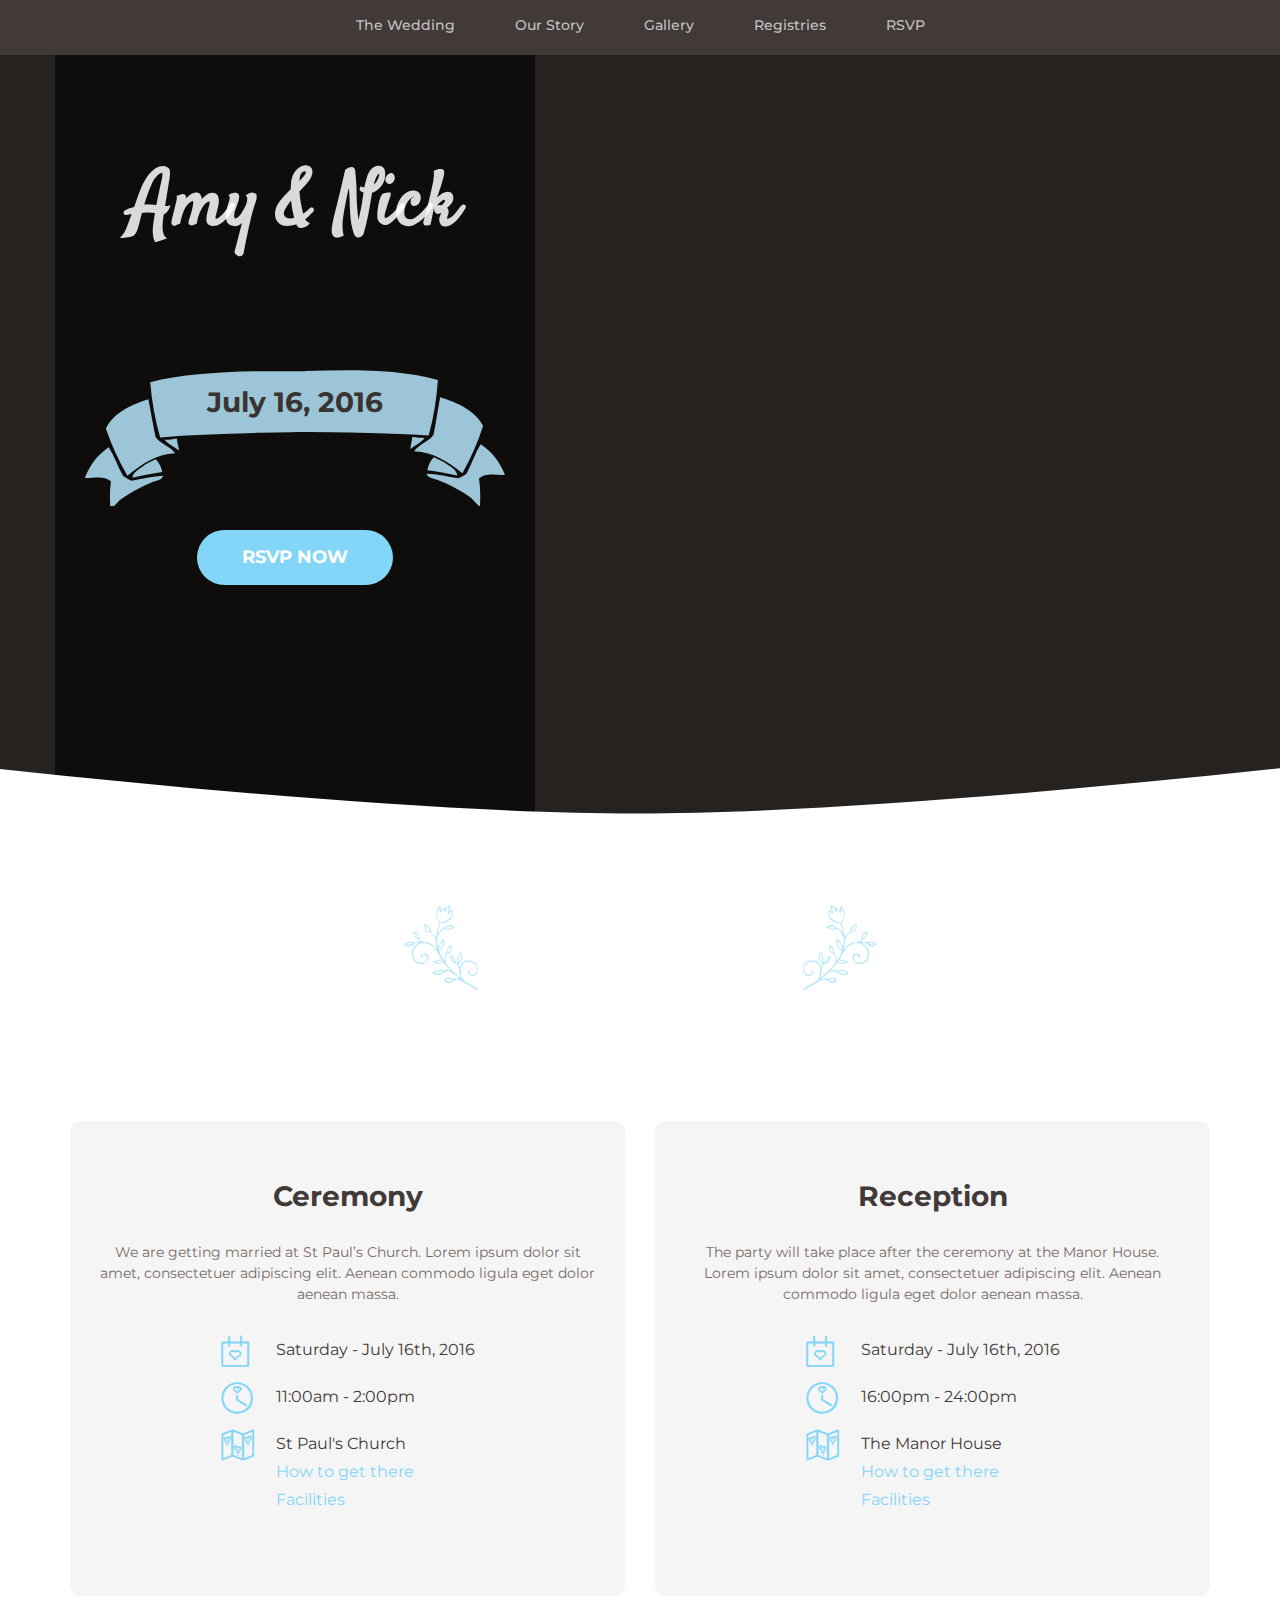
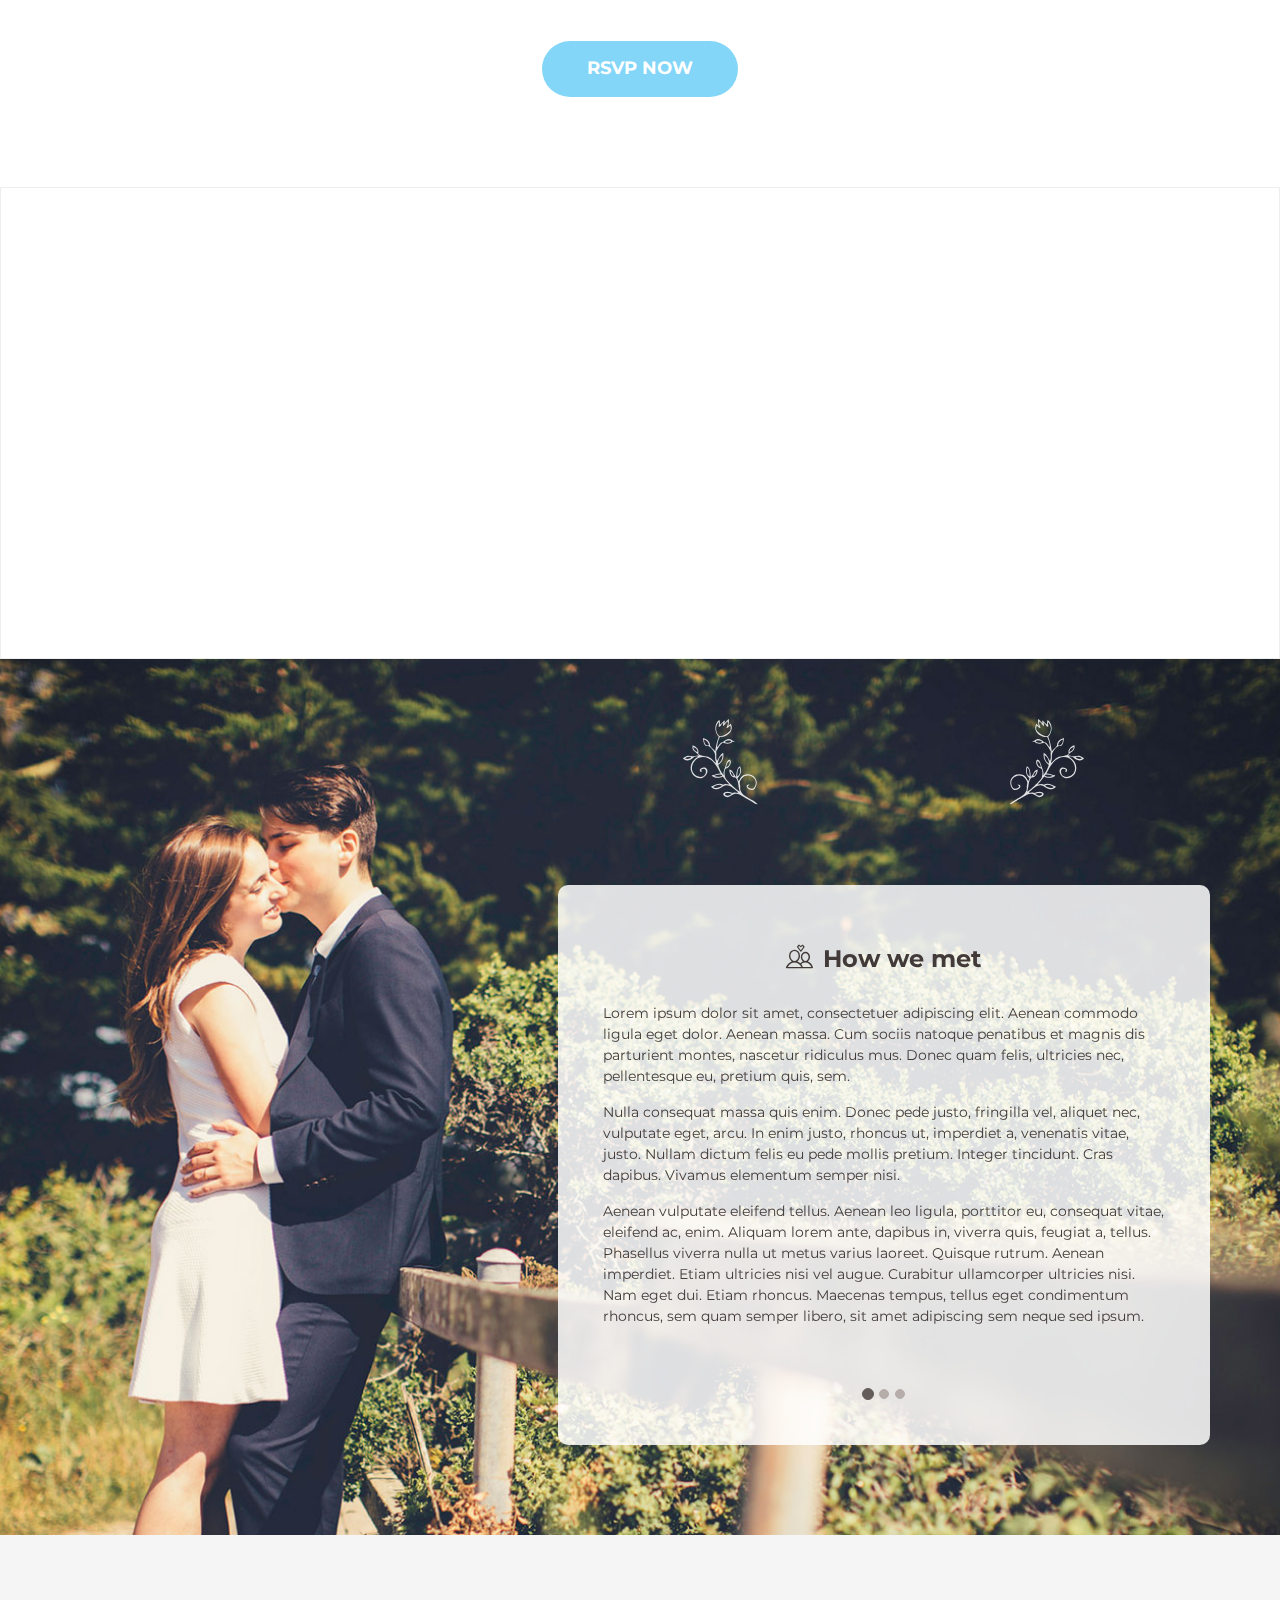
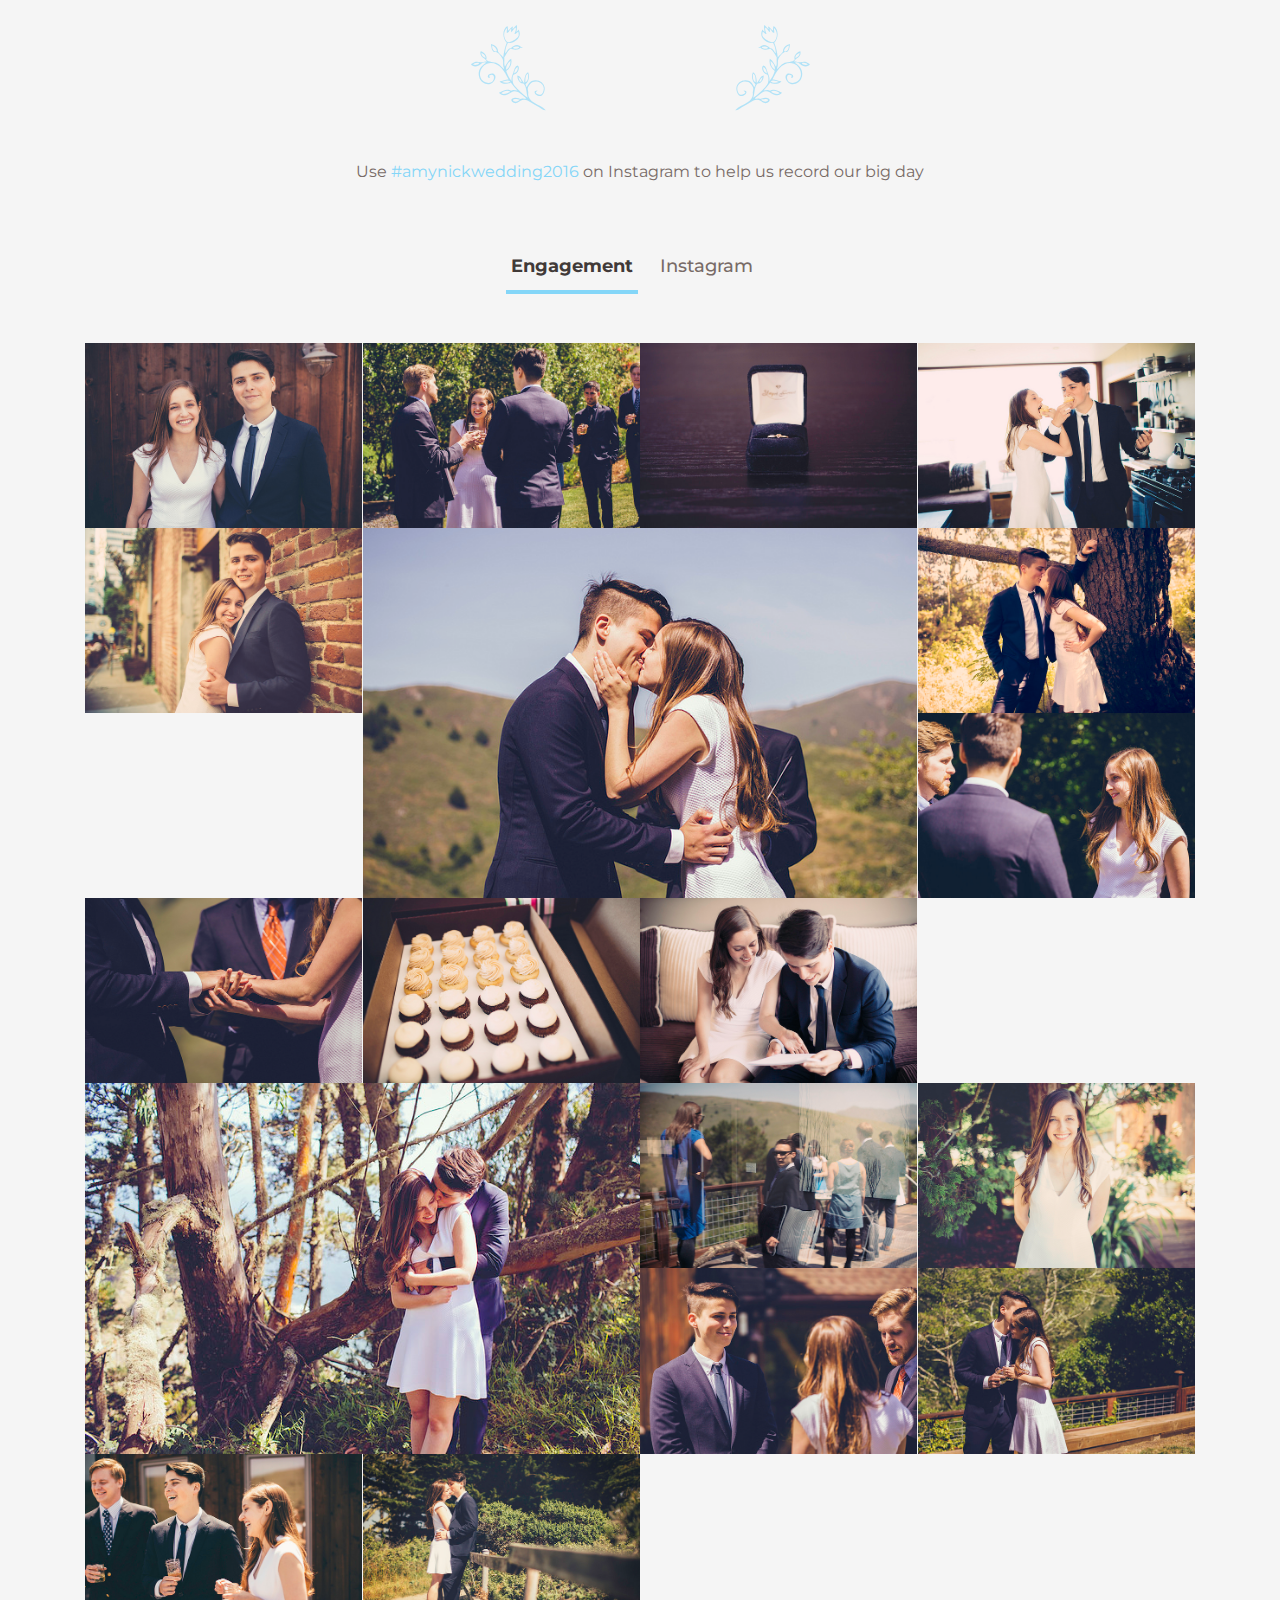
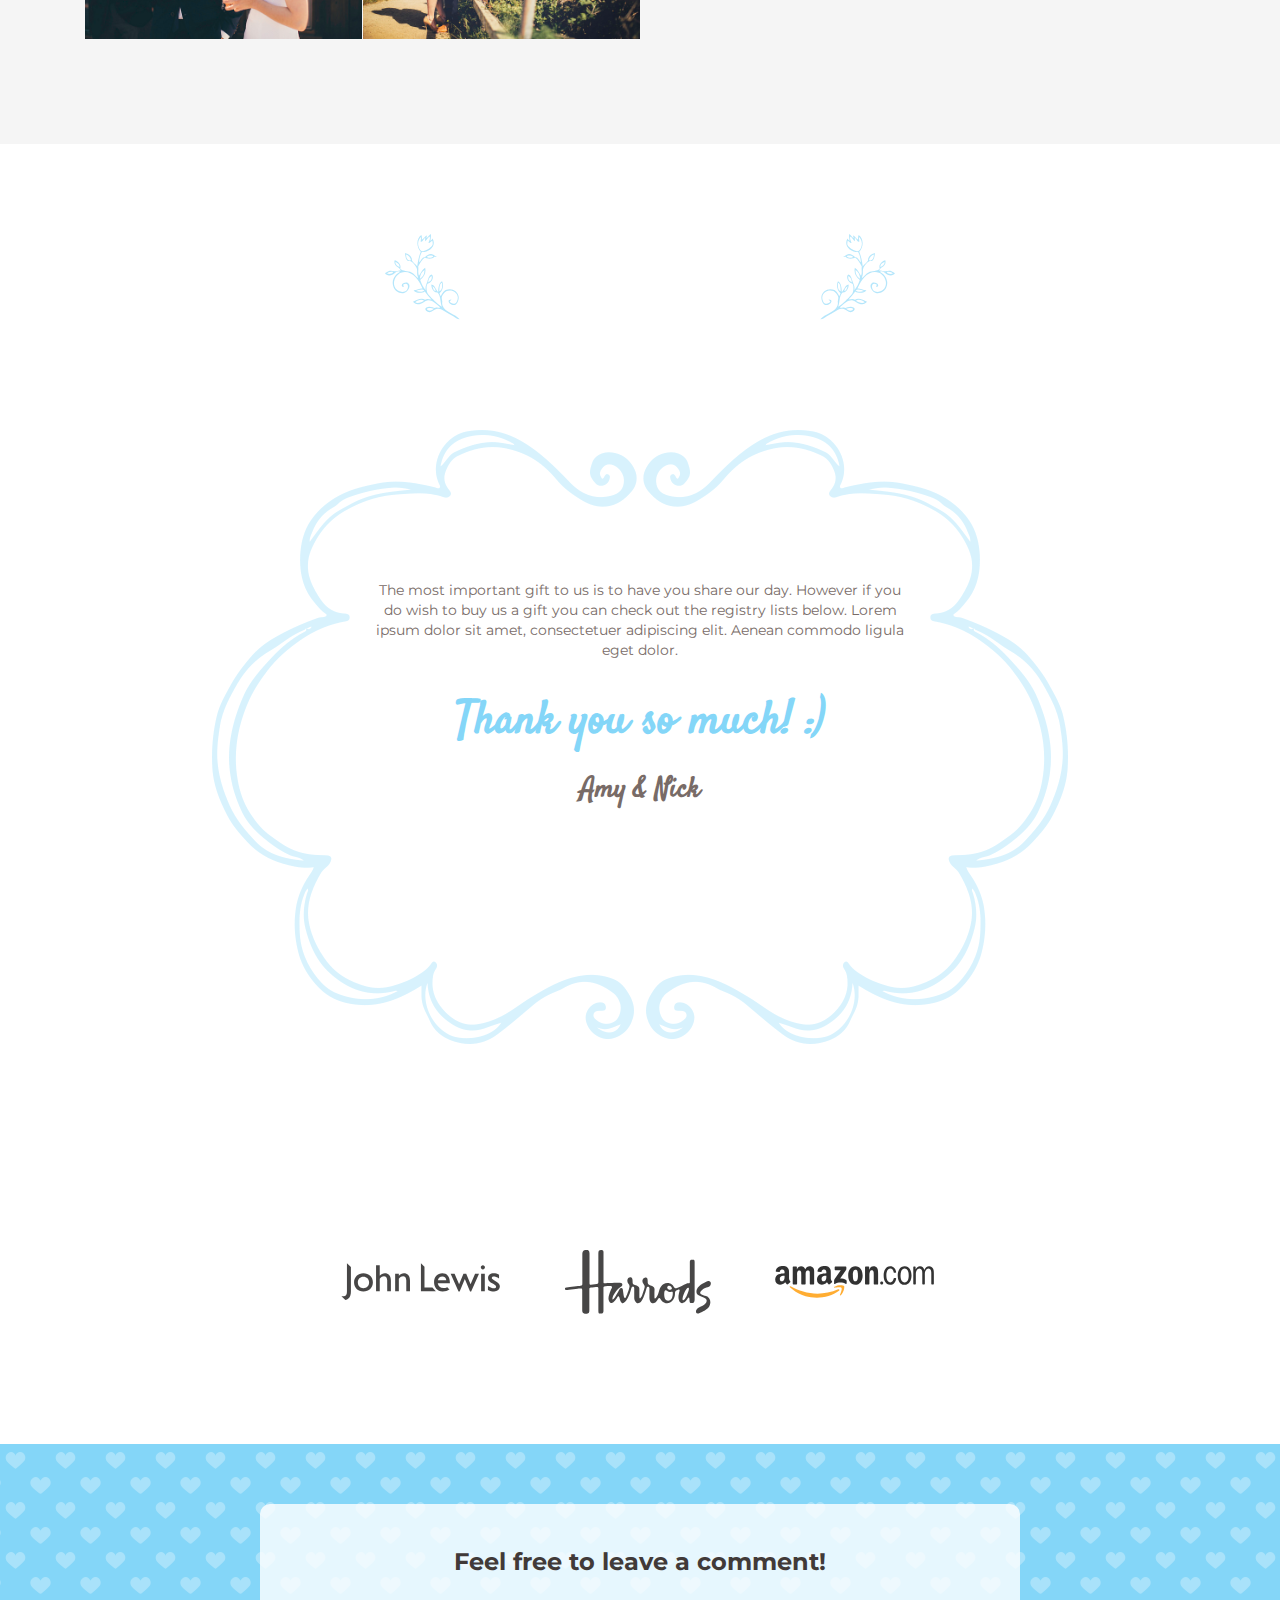
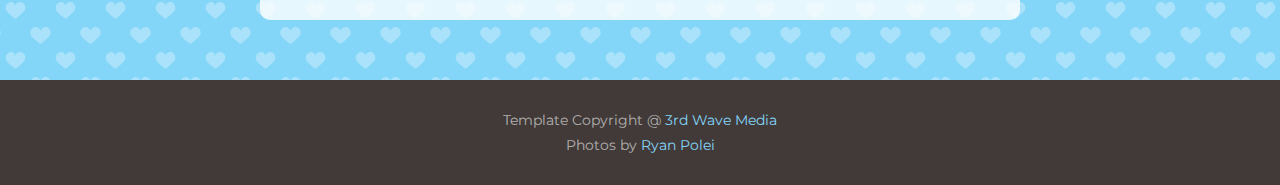
==== index.html @ 3e86cf51 "Man, checkout Nick's haircut. A bit douchy if you ask me." ====
<!DOCTYPE html>
<!--[if IE 8]> <html lang="en" class="ie8"> <![endif]-->
<!--[if IE 9]> <html lang="en" class="ie9"> <![endif]-->
<!--[if !IE]><!--> <html lang="en"> <!--<![endif]-->
<head>
    <title>Responsive website template for wedding invitations</title>
    <!-- Meta -->
    <meta charset="utf-8">
    <meta http-equiv="X-UA-Compatible" content="IE=edge">
    <meta name="viewport" content="width=device-width, initial-scale=1.0">
    <meta name="description" content="">
    <meta name="author" content="">
    <link rel="shortcut icon" href="favicon.ico">
    <link href='https://fonts.googleapis.com/css?family=Montserrat:400,700' rel='stylesheet' type='text/css'>
    <link href='https://fonts.googleapis.com/css?family=Satisfy' rel='stylesheet' type='text/css'>
    <!-- Global CSS -->
    <link rel="stylesheet" href="assets/plugins/bootstrap/css/bootstrap.min.css">
    <!-- Plugins CSS -->
    <link rel="stylesheet" href="assets/plugins/font-awesome/css/font-awesome.min.css">
    <link rel="stylesheet" href="assets/plugins/love-icons/style.css">
    <link rel="stylesheet" href="assets/plugins/animate-css/animate.min.css">
    <link rel="stylesheet" href="assets/plugins/Gallery/css/blueimp-gallery.min.css">
    <link rel="stylesheet" href="assets/plugins/Bootstrap-Image-Gallery/css/bootstrap-image-gallery.min.css">

    <!-- Theme CSS -->
    <link id="theme-style" rel="stylesheet" href="assets/css/styles-6.css">
    <!-- HTML5 shim and Respond.js IE8 support of HTML5 elements and media queries -->
    <!--[if lt IE 9]>
      <script src="https://oss.maxcdn.com/html5shiv/3.7.2/html5shiv.min.js"></script>
      <script src="https://oss.maxcdn.com/respond/1.4.2/respond.min.js"></script>
    <![endif]-->
</head>

<body data-spy="scroll">
    <div id="fb-root"></div>
    <script>(function(d, s, id) {
      var js, fjs = d.getElementsByTagName(s)[0];
      if (d.getElementById(id)) return;
      js = d.createElement(s); js.id = id;
      js.src = "//connect.facebook.net/en_US/sdk.js#xfbml=1&version=v2.5";
      fjs.parentNode.insertBefore(js, fjs);
    }(document, 'script', 'facebook-jssdk'));</script>
    <!-- ******HEADER****** -->
    <header id="header" class="header navbar-fixed-top">
        <div class="container ">
            <nav class="main-nav" role="navigation">
                <div class="navbar-header text-center">
                    <button class="navbar-toggle" type="button" data-toggle="collapse" data-target="#navbar-collapse">
                        <span class="toggle-title">Menu</span>
                        <span class="icon-bar-wrapper">
                            <span class="icon-bar"></span>
                            <span class="icon-bar"></span>
                            <span class="icon-bar"></span>
                        </span><!--//icon-bar-wrapper-->
                    </button><!--//nav-toggle-->
                </div><!--//navbar-header-->
                <div id="navbar-collapse" class="navbar-collapse collapse  text-center">
                    <ul class="nav navbar-nav center-block">
                        <li class="nav-item"><a class="scrollto" href="#wedding">The Wedding</a></li>
                        <li class="nav-item"><a class="scrollto" href="#story">Our Story</a></li>
                        <li class="nav-item"><a class="scrollto" href="#gallery">Gallery</a></li>
                        <li class="nav-item"><a class="scrollto" href="#gift">Registries</a></li>
                        <li class="nav-item"><a href="#" data-toggle="modal" data-target="#rsvp-modal">RSVP</a></li>
                    </ul><!--//nav-->
                </div><!--//navabr-collapse-->
            </nav><!--//main-nav-->
        </div><!--//container-->
    </header><!--//header-->

    <div id="hero" class="hero-section">
        <div class="container text-center">
             <div class="row">
                 <div class="hero-box col-md-5 col-sm-7 col-xs-12">
                    <h1 class="headline script">
                        <span class="names display-block">Amy & Nick</span>
                        <span class="statement display-block">
                            <span class="swirl-left"></span><span class="statement-text">are getting hitched</span><span class="swirl-right"></span>
                        </span><!--//statement-->
                    </h1><!--/headline-->
                    <div class="date">
                        <span class="date-text">July 16, 2016</span>
                    </div><!--//date-->
                    <a class="btn btn-primary btn-rsvp" href="#" data-toggle="modal" data-target="#rsvp-modal">RSVP Now</a>
                 </div><!--//hero-box-->
             </div>
        </div><!--//container-->
        <div class="curve-holder"></div>
    </div><!--//hero-section-->

    <!-- ******Wedding Section****** -->
    <section id="wedding" class="wedding-section section">
        <div class="container text-center">
            <h3 class="title script"><span class="title-deco-left"></span><span class="title-text">The Wedding</span><span class="title-deco-right"></span></h3>
            <div id="countdown-box" class="countdown-box">

            </div><!--//countdown-box-->
            <div class="row cols-wrapper">
                <div class="ceremony-col col-md-6 col-sm-6 col-xs-12">
                    <div class="col-inner">
                        <h4 class="subtitle">Ceremony</h4>
                        <p class="intro">We are getting married at St Paul’s Church. Lorem ipsum dolor sit amet, consectetuer adipiscing elit. Aenean commodo ligula eget dolor aenean massa. </p>
                        <ul class="meta-list list-unstyled text-left center-block">
                            <li><span class="icon-calendar love-icon"></span>Saturday - July 16th, 2016</li>
                            <li><span class="icon-clock love-icon"></span>11:00am - 2:00pm</li>
                            <li><span class="icon-map love-icon"></span>St Paul's Church
                                <br>
                                <span class="direction-info display-block list-link"><a href="#" data-toggle="modal" data-target="#direction-modal">How to get there</a></span>
                                <span class="facilities-info display-block list-link"><a href="#" data-toggle="modal" data-target="#facilities-modal">Facilities</a></span>
                            </li>
                        </ul><!--//meta-list-->
                    </div><!--//col-inner-->
                </div><!--//ceremony-col-->
                <div class="reception-col col-md-6 col-sm-6 col-xs-12">
                    <div class="col-inner">
                        <h4 class="subtitle">Reception</h4>
                        <p class="intro">The party will take place after the ceremony at the Manor House.
     Lorem ipsum dolor sit amet, consectetuer adipiscing elit. Aenean commodo ligula eget dolor aenean massa. </p>
                        <ul class="meta-list list-unstyled text-left center-block">
                            <li><span class="icon-calendar love-icon"></span>Saturday - July 16th, 2016</li>
                            <li><span class="icon-clock love-icon"></span>16:00pm - 24:00pm</li>
                            <li><span class="icon-map love-icon"></span>The Manor House
                                <br>
                                <span class="direction-info display-block list-link"><a href="#" data-toggle="modal" data-target="#direction-modal">How to get there</a></span>
                                <span class="facilities-info display-block list-link"><a href="#" data-toggle="modal" data-target="#facilities-modal">Facilities</a></span>
                            </li>
                        </ul><!--//meta-list-->
                    </div><!--//col-inner-->
                </div><!--//ceremony-col-->
            </div><!--//row-->

            <div class="action-wrapper">
                <a class="btn btn-primary" href="#" data-toggle="modal" data-target="#rsvp-modal">RSVP Now</a>
            </div><!--//action-wrapper-->

        </div><!--//container-->
        <div id="map" class="map-container">
        </div><!--//map-container-->
    </section><!--//wedding-section-->

    <!-- ******Story Section****** -->
    <section id="story" class="story-section section">
        <div class="container text-center">
            <div class="row">
                <div class="story-box col-md-7 col-sm-12 col-xs-12 col-md-push-5 col-sm-push-0 col-xs-push-0">
                    <h3 class="title script title-reversed"><span class="title-deco-left"></span><span class="title-text">Our Story</span><span class="title-deco-right"></span></h3>
                    <div class="content-container text-left">
                        <div id="story-carousel" class="story-carousel carousel slide" data-ride="carousel">
                            <ol class="carousel-indicators">
                                <li data-target="#story-carousel" data-slide-to="0" class="active"></li>
                                <li data-target="#story-carousel" data-slide-to="1"></li>
                                <li data-target="#story-carousel" data-slide-to="2"></li>
                            </ol>
                            <!-- Wrapper for slides -->
                            <div class="carousel-inner" role="listbox">
                                <div class="item active">
                                    <h4 class="item-title text-center"><span class="icon-couple love-icon"></span>How we met</h4>
                                    <p>Lorem ipsum dolor sit amet, consectetuer adipiscing elit. Aenean commodo ligula eget dolor. Aenean massa. Cum sociis natoque penatibus et magnis dis parturient montes, nascetur ridiculus mus. Donec quam felis, ultricies nec, pellentesque eu, pretium quis, sem.</p>

        <p>Nulla consequat massa quis enim. Donec pede justo, fringilla vel, aliquet nec, vulputate eget, arcu. In enim justo, rhoncus ut, imperdiet a, venenatis vitae, justo. Nullam dictum felis eu pede mollis pretium. Integer tincidunt. Cras dapibus. Vivamus elementum semper nisi.</p>

        <p>Aenean vulputate eleifend tellus. Aenean leo ligula, porttitor eu, consequat vitae, eleifend ac, enim. Aliquam lorem ante, dapibus in, viverra quis, feugiat a, tellus. Phasellus viverra nulla ut metus varius laoreet. Quisque rutrum. Aenean imperdiet. Etiam ultricies nisi vel augue. Curabitur ullamcorper ultricies nisi. Nam eget dui. Etiam rhoncus. Maecenas tempus, tellus eget condimentum rhoncus, sem quam semper libero, sit amet adipiscing sem neque sed ipsum.</p>
                                </div><!--//item-->
                                <div class="item">
                                    <h4 class="item-title text-center"><span class="icon-jar love-icon"></span>Three years on</h4>
                                    <p>Lorem ipsum dolor sit amet, consectetuer adipiscing elit. Aenean commodo ligula eget dolor. Aenean massa. Cum sociis natoque penatibus et magnis dis parturient montes, nascetur ridiculus mus. Donec quam felis, ultricies nec, pellentesque eu, pretium quis, sem.</p>

        <p>Nulla consequat massa quis enim. Donec pede justo, fringilla vel, aliquet nec, vulputate eget, arcu. In enim justo, rhoncus ut, imperdiet a, venenatis vitae, justo. Nullam dictum felis eu pede mollis pretium. Integer tincidunt. Cras dapibus. Vivamus elementum semper nisi.</p>

        <p>Aenean vulputate eleifend tellus. Aenean leo ligula, porttitor eu, consequat vitae, eleifend ac, enim. Aliquam lorem ante, dapibus in, viverra quis, feugiat a, tellus. Phasellus viverra nulla ut metus varius laoreet. Quisque rutrum. Aenean imperdiet. Etiam ultricies nisi vel augue. Curabitur ullamcorper ultricies nisi. Nam eget dui.</p>

                                </div><!--//item-->
                                <div class="item">
                                    <h4 class="item-title text-center"><span class="icon-glasses love-icon"></span>The proposal</h4>
                                    <p>Lorem ipsum dolor sit amet, consectetuer adipiscing elit. Aenean commodo ligula eget dolor. Aenean massa. Cum sociis natoque penatibus et magnis dis parturient montes, nascetur ridiculus mus. Donec quam felis, ultricies nec, pellentesque eu, pretium quis, sem.</p>

        <p>Nulla consequat massa quis enim. Donec pede justo, fringilla vel, aliquet nec, vulputate eget, arcu. In enim justo, rhoncus ut, imperdiet a, venenatis vitae, justo. Nullam dictum felis eu pede mollis pretium. Integer tincidunt. Cras dapibus. Vivamus elementum semper nisi.</p>

        <p>Aenean vulputate eleifend tellus. Aenean leo ligula, porttitor eu, consequat vitae, eleifend ac, enim. Aliquam lorem ante, dapibus in, viverra quis, feugiat a, tellus. Phasellus viverra nulla ut metus varius laoreet. Quisque rutrum. Aenean imperdiet. Etiam ultricies nisi vel augue. Curabitur ullamcorper ultricies nisi. Nam eget dui.</p>

                                </div><!--//item-->
                            </div><!--//carousel-inner-->

                        </div><!--//story-carousel-->
                    </div>
                </div><!--//story-box-->
            </div><!--//row-->
        </div><!--//container-->
    </section><!--//story-section-->

    <!-- ******Gallery Section****** -->
    <section id="gallery" class="gallery-section section">
        <div class="container text-center">
            <h3 class="title script"><span class="title-deco-left"></span><span class="title-text">Gallery</span><span class="title-deco-right"></span></h3>
            <div class="intro">Use <span class="text-highlight hashtag">#amynickwedding2016</span> on Instagram to help us record our big day</div>
            <div class="gallery-container">
                <!-- Nav tabs -->
                <ul class="nav nav-tabs" role="tablist">
                    <li role="presentation" class="active"><a href="#gallery-1" aria-controls="gallery-1" role="tab" data-toggle="tab">Engagement</a></li>
                    <li role="presentation"><a href="#gallery-2" aria-controls="gallery-2" role="tab" data-toggle="tab">Instagram</a></li>
                </ul><!--//nav-tabs-->

                <!-- Tab panes -->
                <div class="tab-content">
                    <div role="tabpanel" class="tab-pane tab-pane-1 active" id="gallery-1">
                        <div id="photos-wrapper" class="photos-wrapper">
                            <div class="item"><a href="assets/ima   s/gallery/pic-1.jpg" data-gallery><img class="img-responsive" src="assets/images/gallery/pic-1.jpg" alt="" /></a></div>
                            <div class="item"><a href="assets/images/gallery/pic-2.jpg" data-gallery><img class="img-responsive" src="assets/images/gallery/pic-2.jpg" alt="" /></a></div>
                            <div class="item"><a href="assets/images/gallery/pic-3.jpg" data-gallery><img class="img-responsive" src="assets/images/gallery/pic-3.jpg" alt="" /></a></div>
                            <div class="item"><a href="assets/images/gallery/pic-4.jpg" data-gallery><img class="img-responsive" src="assets/images/gallery/pic-4.jpg" alt="" /></a></div>
                            <div class="item"><a href="assets/images/gallery/pic-5.jpg" data-gallery><img class="img-responsive" src="assets/images/gallery/pic-5.jpg" alt="" /></a></div>
                            <div class="item w2"><a href="assets/images/gallery/pic-6.jpg" data-gallery><img class="img-responsive" src="assets/images/gallery/pic-6.jpg" alt="" /></a></div>
                            <div class="item"><a href="assets/images/gallery/pic-7.jpg" data-gallery><img class="img-responsive" src="assets/images/gallery/pic-7.jpg" alt="" /></a></div>
                            <div class="item"><a href="assets/images/gallery/pic-8.jpg" data-gallery><img class="img-responsive" src="assets/images/gallery/pic-8.jpg" alt="" /></a></div>
                            <div class="item"><a href="assets/images/gallery/pic-9.jpg" data-gallery><img class="img-responsive" src="assets/images/gallery/pic-9.jpg" alt="" /></a></div>
                            <div class="item"><a href="assets/images/gallery/pic-10.jpg" data-gallery><img class="img-responsive" src="assets/images/gallery/pic-10.jpg" alt="" /></a></div>
                            <div class="item"><a href="assets/images/gallery/pic-11.jpg" data-gallery><img class="img-responsive" src="assets/images/gallery/pic-11.jpg" alt="" /></a></div>
                            <div class="item w2"><a href="assets/images/gallery/pic-12.jpg" data-gallery><img class="img-responsive" src="assets/images/gallery/pic-12.jpg" alt="" /></a></div>
                            <div class="item"><a href="assets/images/gallery/pic-13.jpg" data-gallery><img class="img-responsive" src="assets/images/gallery/pic-13.jpg" alt="" /></a></div>
                            <div class="item"><a href="assets/images/gallery/pic-14.jpg" data-gallery><img class="img-responsive" src="assets/images/gallery/pic-14.jpg" alt="" /></a></div>
                            <div class="item"><a href="assets/images/gallery/pic-15.jpg" data-gallery><img class="img-responsive" src="assets/images/gallery/pic-15.jpg" alt="" /></a></div>
                            <div class="item"><a href="assets/images/gallery/pic-16.jpg" data-gallery><img class="img-responsive" src="assets/images/gallery/pic-16.jpg" alt="" /></a></div>
                            <div class="item"><a href="assets/images/gallery/pic-17.jpg" data-gallery><img class="img-responsive" src="assets/images/gallery/pic-17.jpg" alt="" /></a></div>
                            <div class="item"><a href="assets/images/gallery/pic-18.jpg" data-gallery><img class="img-responsive" src="assets/images/gallery/pic-18.jpg" alt="" /></a></div>
                        </div><!--//photos-wrapper-->
                    </div><!--tabe-pane-1-->
                    <div role="tabpanel" class="tab-pane tab-pane-2" id="gallery-2">
                        <div id="instafeed" class="instafeed-wrapper"></div>
                        <button id="load-more" class="btn btn-primary btn-load-more">Load more...</button>
                    </div><!--tabe-pane-2-->
                </div><!--//tab-content-->
            </div><!--//gallery-container-->
        </div><!--//container-->
    </section><!--//gallery-section-->

    <!-- ******Gift Section****** -->
    <section id="gift" class="gift-section section">
        <div class="container text-center">
            <h3 class="title script"><span class="title-deco-left"></span><span class="title-text"><span class="hidden-xs">Gift</span> Registries</span><span class="title-deco-right"></span></h3>
            <div class="message-container">
                <div class="message-inner center-block">
                    <div class="intro">The most important gift to us is to have you
share our day. However if you do wish to buy us a gift you can check out the registry lists below. Lorem ipsum dolor sit amet, consectetuer adipiscing elit. Aenean commodo ligula eget dolor.</div>
                    <div class="thank-you script">Thank you so much! :)</div>
                    <div class="signature script">Amy & Nick</div>
                    <div class="couple-profile"></div>
                </div><!--//message-inner-->
            </div><!--//message-container-->
            <div class="registries-container">
                <ul class="list-inline brand-list">
                    <li><a href="#"><img src="assets/images/brand-1.svg" alt="" /></a></li>
                    <li><a href="#"><img src="assets/images/brand-2.svg" alt="" /></a></li>
                    <li><a href="#"><img src="assets/images/brand-3.svg" alt="" /></a></li>
                </ul>
            </div>
        </div><!--//container-->
    </section><!--//gift-section-->

    <!-- ******Commments Section****** -->
    <section id="comments" class="comments-section section">
        <div class="container text-center">

            <div class="comments-container center-block">
                <h3 class="title">Feel free to leave a comment!</h3>
                <div class="fb-comments" data-href="http://developers.facebook.com/docs/plugins/comments/" data-width="100%" data-numposts="4" data-colorscheme="light"></div>
            </div>
        </div><!--//container-->
    </section><!--//comments-section-->


    <!-- ******FOOTER****** -->
    <footer class="footer">
        <div class="footer-content text-center">
            <div class="container">
                <div class="copyright">Template Copyright @ <a href="http://themes.3rdwavemedia.com/" target="_blank">3rd Wave Media</a></div>
                <div class="credit">Photos by <a href="https://www.flickr.com/photos/ryan_polei/" target="_blank">Ryan Polei</a></div>
            </div><!--//container-->
        </div><!--//footer-content-->
    </footer><!--//footer-->

    <!-- The Bootstrap Image Gallery lightbox -->
    <div id="blueimp-gallery" class="blueimp-gallery" data-use-bootstrap-modal="false">
        <!-- The container for the modal slides -->
        <div class="slides"></div>
        <!-- Controls for the borderless lightbox -->
        <h3 class="title"></h3>
        <a class="prev">‹</a>
        <a class="next">›</a>
        <a class="close">×</a>
        <a class="play-pause"></a>
        <ol class="indicator"></ol>
        <!-- The modal dialog, which will be used to wrap the lightbox content -->
        <div class="modal fade">
            <div class="modal-dialog">
                <div class="modal-content">
                    <div class="modal-header">
                        <button type="button" class="close" aria-hidden="true">&times;</button>
                        <h4 class="modal-title"></h4>
                    </div>
                    <div class="modal-body next"></div>
                    <div class="modal-footer">
                        <button type="button" class="btn btn-default pull-left prev">
                            <i class="glyphicon glyphicon-chevron-left"></i>
                            Previous
                        </button>
                        <button type="button" class="btn btn-primary next">
                            Next
                            <i class="glyphicon glyphicon-chevron-right"></i>
                        </button>
                    </div>
                </div>
            </div>
        </div>
    </div><!--blueimp-gallery-->

    <!-- RSVP Modal -->
    <div id="rsvp-modal" class="modal modal-rsvp"  tabindex="-1" role="dialog" aria-labelledby="rsvpModalLabel" aria-hidden="true">
        <div class="modal-dialog" role="document">
            <div class="modal-content">
                <div class="modal-header">
                    <button type="button" class="close" data-dismiss="modal" aria-hidden="true">&times;</button>
                    <h2 id="rsvpModalLabel" class="modal-title text-center">
                        <span class="title script display-block"><span class="title-deco-left"></span><span class="title-text">RSVP</span><span class="title-deco-right"></span></span>
                        <span class="subtitle display-block">Come and celebrate with us! <br> Please RSVP by May 16, 2016</span>
                    </h2>

                </div><!--//modal-header-->
                <div class="modal-body">
                    <form id="rsvp-form" class="rsvp-form form" method="post" action="mailer.php">
                        <div id="form-messages" class="text-center"></div>
                        <div class="row text-left">
                            <div class="name-group col-md-6 col-sm-6 col-xs-12 form-group">
                                <div class="form-group-inner">
                                    <label for="cname">Name</label>
                                    <input type="text" class="form-control" id="cname" name="name" placeholder="Your full name" minlength="2"  aria-required="true" required>
                                </div>
                            </div>
                            <div class="email-group col-md-6 col-sm-6 col-xs-12 form-group">
                                <div class="form-group-inner">
                                    <label for="cemail">Email</label>
                                    <input type="email" class="form-control" id="cemail" name="email" placeholder="Your email address" aria-required="true" required>
                                </div>
                            </div>

                            <div class="events-group col-md-6 col-sm-6 col-xs-12 form-group">
                                <div class="form-group-inner">
                                    <label for="cevents">Which events are you attending?</label>
                                    <select class="form-control" id="cevents" name="events" aria-required="true" required>
                                        <option value="" selected>Please select</option>
                                        <option value="Ceremony and Reception">Ceremony and Reception</option>
                                        <option value="Ceremony Only">Ceremony Only</option>
                                        <option value="Reception Only">Reception Only</option>
                                        <option value="Sorry, can't make either">Sorry, can't make either</option>
                                    </select>
                                </div>
                            </div>

                            <div class="guests-group col-md-6 col-sm-6 col-xs-12 form-group">
                                <div class="form-group-inner">
                                    <label for="cguests">How many guests are you bringing?</label>
                                    <select class="form-control" id="cguests" name="guests" aria-required="true" required>
                                        <option value="" selected>Please select</option>
                                        <option value="No Guests">No Guests</option>
                                        <option value="1 Guest">1 Guest</option>
                                        <option value="2 Guests">2 Guests</option>
                                        <option value="3 Guests">3 Guests</option>
                                        <option value="4 Guests">4 Guests</option>
                                        <option value="5 Guests">5 Guests</option>
                                    </select>
                                </div>
                            </div>

                            <div class="guestinfo-group col-md-12 col-sm-12 col-xs-12 form-group" style="display:none">
                                <div class="form-group-inner">
                                    <label for="cguestinfo">Guest(s) Name(s)</label>
                                    <textarea class="form-control" id="cguestinfo" name="guestinfo" placeholder="Please provide full name(s)" required></textarea>
                                </div>
                            </div>

                            <div class="message-group col-md-12 col-sm-12 col-xs-12 form-group">
                                <div class="form-group-inner">
                                    <label for="cmessage">Additional Information</label>
                                    <textarea class="form-control" id="cmessage" name="message" placeholder="eg. Vegetarian &amp; dietary requests"></textarea>
                                </div>
                            </div>

                             <div class="col-md-12 col-sm-12 col-xs-12 form-group">
                                <button type="submit" class="btn btn-block btn-primary">Submit</button>
                            </div>

                            <div class="additional-info col-md-12 col-sm-12 col-xs-12 text-center">
                                If you have any questions please let us know. You can either email us at <a href="#">amynickwedding@gmail.com</a> or give us a ring at 0133 123455
                            </div><!--//notes-->

                        </div><!--//row-->
                    </form><!--//rsvp-form-->
                </div><!--//modal-body-->
            </div><!--//modal-content-->
        </div><!--//modal-dialog-->
    </div><!--//modal-->

    <!-- Direction Modal-->
    <div id="direction-modal" class="direction-modal modal" tabindex="-1" role="dialog" aria-labelledby="directionModalLabel">
        <div class="modal-dialog" role="document">
            <div class="modal-content">
                <div class="modal-header">
                    <button type="button" class="close" data-dismiss="modal" aria-label="Close"><span aria-hidden="true">&times;</span></button>
                    <h4 class="modal-title text-center" id="directionModalLabel">How to get to the events</h4>
                </div><!--//modal-header-->
                <div class="modal-body">
                    <div class="row">
                        <div class="event-col col-md-6 col-sm-6 col-xs-12">
                            <h4 class="col-title text-center">Ceremony</h4>
                            <div class="col-subtitle script text-center">St. Paul's Church</div>
                            <div class="figure-container"><img class="img-responsive" src="assets/images/ceremony-building.jpg" alt="" /></div>
                            <h5 class="section-title"><i class="fa fa-car"></i> By Car</h5>
                            <p>Lorem ipsum dolor sit amet, consectetuer adipiscing elit. Aenean commodo ligula eget dolor. Aenean massa. Cum sociis natoque penatibus et magnis dis parturient montes, nascetur ridiculus mus. Donec quam felis, ultricies nec, pellentesque eu, pretium quis, sem. Nulla consequat massa quis enim.</p>
                            <h5 class="section-title"><i class="fa fa-train"></i> By Train</h5>
                            <p>Vivamus elementum semper nisi. Aenean vulputate eleifend tellus. Aenean leo ligula, porttitor eu, consequat vitae, eleifend ac, enim.</p>
                            <h5 class="section-title"><i class="fa fa-bus"></i> By Bus</h5>
                            <p>Vivamus elementum semper nisi. Aenean vulputate eleifend tellus. Aenean leo ligula, porttitor eu, consequat vitae, eleifend ac, enim. Aliquam lorem ante.</p>
                        </div><!--//event-col-->
                        <div class="event-col col-md-6 col-sm-6 col-xs-12">
                            <h4 class="col-title text-center">Reception</h4>
                            <div class="col-subtitle script text-center">The Manor House</div>
                            <div class="figure-container"><img class="img-responsive" src="assets/images/reception-building.jpg" alt="" /></div>

                            <h5 class="section-title"><i class="fa fa-car"></i> By Car</h5>
                            <p>Lorem ipsum dolor sit amet, consectetuer adipiscing elit. Aenean commodo ligula eget dolor. Aenean massa. Cum sociis natoque penatibus.</p>
                            <h5 class="section-title"><i class="fa fa-train"></i> By Train</h5>
                            <p>Vivamus elementum semper nisi. Aenean vulputate eleifend tellus. Aenean leo ligula, porttitor eu, consequat vitae, eleifend ac, enim. Aliquam lorem ante, dapibus in, viverra quis, feugiat a, tellus. Phasellus viverra nulla ut metus varius laoreet. Vivamus elementum semper nisi. Aenean vulputate eleifend tellus. </p>
                            <h5 class="section-title"><i class="fa fa-bus"></i> By Bus</h5>
                            <p>Vivamus elementum semper nisi. Aenean vulputate eleifend tellus. Aenean leo ligula, porttitor eu, consequat vitae, eleifend ac, enim.</p>
                        </div><!--//event-col-->
                    </div><!--//row-->
                </div><!--//modal-body-->
            </div><!--//modal-content-->
        </div>
    </div><!--//modal-->


    <!-- Facilities Modal 1-->
    <div id="facilities-modal" class="facilities-modal modal" tabindex="-1" role="dialog" aria-labelledby="facilitiesModalLabel">
        <div class="modal-dialog" role="document">
            <div class="modal-content">
                <div class="modal-header">
                    <button type="button" class="close" data-dismiss="modal" aria-label="Close"><span aria-hidden="true">&times;</span></button>
                    <h4 class="modal-title text-center" id="facilitiesModalLabel">Facilities</h4>
                </div><!--//modal-header-->
                <div class="modal-body">
                    <div class="row">
                        <div class="event-col col-md-6 col-sm-6 col-xs-12">
                            <h4 class="col-title text-center">Ceremony</h4>
                            <div class="col-subtitle script text-center">St. Paul's Church</div>
                            <ul class="list-unstyled facilities-list">
                                <li><i class="fa fa-check"></i> Internet Access / WiFi</li>
                                <li><i class="fa fa-check"></i> Disabled Access</li>
                                <li><i class="fa fa-check"></i> Bathroom and baby changing
                                    <br>
                                    <span class="details">There is a disabled bathroom with nappy changing facilities.</span>
                                </li>
                                <li><i class="fa fa-check"></i> Car Parking
                                    <br>
                                    <span class="details">There is a disabled bathroom with nappy changing facilities.</span>
                                </li>

                            </ul>
                        </div><!--//event-col-->
                        <div class="event-col col-md-6 col-sm-6 col-xs-12">
                            <h4 class="col-title text-center">Reception</h4>
                            <div class="col-subtitle script text-center">The Manor House</div>
                            <ul class="list-unstyled facilities-list">
                                <li><i class="fa fa-check"></i> Wine Bar</li>
                                <li><i class="fa fa-check"></i> Internet Access / WiFi
                                    <br>
                                    <span class="details">Aenean commodo ligula eget dolor.</span>
                                </li>
                                <li><i class="fa fa-check"></i> Disabled Access</li>
                                <li><i class="fa fa-check"></i> Bathroom and baby changing</li>
                                <li><i class="fa fa-check"></i> Car Parking
                                    <br>
                                    <span class="details">Lorem ipsum dolor sit amet, consectetuer adipiscing elit. Cum sociis natoque penatibus et magnis dis parturient montes</span>
                                </li>
                            </ul>
                        </div><!--//event-col-->
                    </div><!--//row-->
                </div><!--//modal-body-->
            </div><!--//modal-content-->
        </div>
    </div><!--//modal-->
    </div><!--//config-wrapper-->


    <!-- Main Javascript -->
    <script type="text/javascript" src="assets/plugins/jquery-1.11.3.min.js"></script>
    <script type="text/javascript" src="assets/plugins/bootstrap/js/bootstrap.min.js"></script>
    <script type="text/javascript" src="assets/plugins/jquery-scrollTo/jquery.scrollTo.min.js"></script>
    <script type="text/javascript" src="assets/plugins/back-to-top.js"></script>
    <script type="text/javascript" src="assets/plugins/jquery-placeholder/jquery.placeholder.js"></script>
    <script type="text/javascript" src="assets/plugins/jquery-inview/jquery.inview.min.js"></script>
    <script type="text/javascript" src="assets/plugins/imagesloaded.pkgd.min.js"></script>
    <script type="text/javascript" src="assets/plugins/packery.pkgd.min.js"></script>
    <script type="text/javascript" src="assets/plugins/instafeed.min.js"></script>
    <!--//form related JS -->
    <script type="text/javascript" src="assets/plugins/jquery-validation/dist/jquery.validate.min.js"></script>
    <!--//Google map related JS -->
    <script type="text/javascript" src="http://maps.google.com/maps/api/js?sensor=true"></script>
    <script type="text/javascript" src="assets/plugins/gmaps/gmaps.js"></script>
    <!--//Image Gallery related JS -->
    <script type="text/javascript" src="assets/plugins/Gallery/js/jquery.blueimp-gallery.min.js"></script>
    <script type="text/javascript" src="assets/plugins/Bootstrap-Image-Gallery/js/bootstrap-image-gallery.min.js"></script>
    <!-- Form iOS fix -->
    <script type="text/javascript" src="assets/plugins/isMobile/isMobile.min.js"></script>
    <script type="text/javascript" src="assets/js/form-mobile-fix.js"></script>
    <!--Ajax Form -->
    <script type="text/javascript" src="assets/js/ajax-form.js"></script>
    <!-- Animations-->
    <script type="text/javascript" src="assets/js/animations.js"></script>

    <script type="text/javascript" src="assets/js/main.js"></script>

    <!-- Style Switcher (REMOVE ON YOUR PRODUCTION SITE) -->
    <script src="assets/js/demo/style-switcher.js"></script>



</body>
</html>
---- assets/plugins/love-icons/style.css ----
@font-face {
	font-family: 'loveicon';
	src:url('fonts/loveicon.eot?66ozqq');
	src:url('fonts/loveicon.eot?66ozqq#iefix') format('embedded-opentype'),
		url('fonts/loveicon.ttf?66ozqq') format('truetype'),
		url('fonts/loveicon.woff?66ozqq') format('woff'),
		url('fonts/loveicon.svg?66ozqq#loveicon') format('svg');
	font-weight: normal;
	font-style: normal;
}

[class^="icon-"], [class*=" icon-"] {
	font-family: 'loveicon';
	speak: none;
	font-style: normal;
	font-weight: normal;
	font-variant: normal;
	text-transform: none;
	line-height: 1;

	/* Better Font Rendering =========== */
	-webkit-font-smoothing: antialiased;
	-moz-osx-font-smoothing: grayscale;
}

.icon-bottle:before {
	content: "\e900";
}
.icon-light-bulb:before {
	content: "\e901";
}
.icon-cake-cover:before {
	content: "\e902";
}
.icon-cupcake:before {
	content: "\e903";
}
.icon-calendar:before {
	content: "\e904";
}
.icon-candle:before {
	content: "\e905";
}
.icon-cat:before {
	content: "\e906";
}
.icon-clock:before {
	content: "\e907";
}
.icon-cloud:before {
	content: "\e908";
}
.icon-couple:before {
	content: "\e909";
}
.icon-cup:before {
	content: "\e90a";
}
.icon-folder:before {
	content: "\e90b";
}
.icon-gift:before {
	content: "\e90c";
}
.icon-glasses:before {
	content: "\e90d";
}
.icon-hands:before {
	content: "\e90e";
}
.icon-heart-alt:before {
	content: "\e90f";
}
.icon-heart:before {
	content: "\e910";
}
.icon-house:before {
	content: "\e911";
}
.icon-letter:before {
	content: "\e914";
}
.icon-lightening:before {
	content: "\e915";
}
.icon-lock:before {
	content: "\e916";
}
.icon-map:before {
	content: "\e917";
}
.icon-message:before {
	content: "\e918";
}
.icon-moon:before {
	content: "\e919";
}
.icon-notebook:before {
	content: "\e91a";
}
.icon-phone-alt:before {
	content: "\e91b";
}
.icon-phone:before {
	content: "\e91c";
}
.icon-plant:before {
	content: "\e91d";
}
.icon-pot:before {
	content: "\e91e";
}
.icon-smiley-1:before {
	content: "\e920";
}
.icon-smiley-2:before {
	content: "\e921";
}
.icon-smiley-3:before {
	content: "\e922";
}
.icon-smiley-4:before {
	content: "\e923";
}
.icon-teapot:before {
	content: "\e924";
}
.icon-umbrella:before {
	content: "\e925";
}
.icon-wine:before {
	content: "\e926";
}
.icon-yinyang:before {
	content: "\e927";
}
.icon-jar:before {
	content: "\e912";
}
.icon-key:before {
	content: "\e913";
}
---- assets/plugins/Gallery/css/blueimp-gallery.min.css ----
@charset "UTF-8";.blueimp-gallery,.blueimp-gallery>.slides>.slide>.slide-content{position:absolute;top:0;right:0;bottom:0;left:0;-moz-backface-visibility:hidden}.blueimp-gallery>.slides>.slide>.slide-content{margin:auto;width:auto;height:auto;max-width:100%;max-height:100%;opacity:1}.blueimp-gallery{position:fixed;z-index:999999;overflow:hidden;background:#000;background:rgba(0,0,0,.9);opacity:0;display:none;direction:ltr;-ms-touch-action:none;touch-action:none}.blueimp-gallery-carousel{position:relative;z-index:auto;margin:1em auto;padding-bottom:56.25%;box-shadow:0 0 10px #000;-ms-touch-action:pan-y;touch-action:pan-y}.blueimp-gallery-display{display:block;opacity:1}.blueimp-gallery>.slides{position:relative;height:100%;overflow:hidden}.blueimp-gallery-carousel>.slides{position:absolute}.blueimp-gallery>.slides>.slide{position:relative;float:left;height:100%;text-align:center;-webkit-transition-timing-function:cubic-bezier(0.645,.045,.355,1);-moz-transition-timing-function:cubic-bezier(0.645,.045,.355,1);-ms-transition-timing-function:cubic-bezier(0.645,.045,.355,1);-o-transition-timing-function:cubic-bezier(0.645,.045,.355,1);transition-timing-function:cubic-bezier(0.645,.045,.355,1)}.blueimp-gallery,.blueimp-gallery>.slides>.slide>.slide-content{-webkit-transition:opacity .5s linear;-moz-transition:opacity .5s linear;-ms-transition:opacity .5s linear;-o-transition:opacity .5s linear;transition:opacity .5s linear}.blueimp-gallery>.slides>.slide-loading{background:url(../img/loading.gif) center no-repeat;background-size:64px 64px}.blueimp-gallery>.slides>.slide-loading>.slide-content{opacity:0}.blueimp-gallery>.slides>.slide-error{background:url(../img/error.png) center no-repeat}.blueimp-gallery>.slides>.slide-error>.slide-content{display:none}.blueimp-gallery>.prev,.blueimp-gallery>.next{position:absolute;top:50%;left:15px;width:40px;height:40px;margin-top:-23px;font-family:"Helvetica Neue",Helvetica,Arial,sans-serif;font-size:60px;font-weight:100;line-height:30px;color:#fff;text-decoration:none;text-shadow:0 0 2px #000;text-align:center;background:#222;background:rgba(0,0,0,.5);-webkit-box-sizing:content-box;-moz-box-sizing:content-box;box-sizing:content-box;border:3px solid #fff;-webkit-border-radius:23px;-moz-border-radius:23px;border-radius:23px;opacity:.5;cursor:pointer;display:none}.blueimp-gallery>.next{left:auto;right:15px}.blueimp-gallery>.close,.blueimp-gallery>.title{position:absolute;top:15px;left:15px;margin:0 40px 0 0;font-size:20px;line-height:30px;color:#fff;text-shadow:0 0 2px #000;opacity:.8;display:none}.blueimp-gallery>.close{padding:15px;right:15px;left:auto;margin:-15px;font-size:30px;text-decoration:none;cursor:pointer}.blueimp-gallery>.play-pause{position:absolute;right:15px;bottom:15px;width:15px;height:15px;background:url(../img/play-pause.png) 0 0 no-repeat;cursor:pointer;opacity:.5;display:none}.blueimp-gallery-playing>.play-pause{background-position:-15px 0}.blueimp-gallery>.prev:hover,.blueimp-gallery>.next:hover,.blueimp-gallery>.close:hover,.blueimp-gallery>.title:hover,.blueimp-gallery>.play-pause:hover{color:#fff;opacity:1}.blueimp-gallery-controls>.prev,.blueimp-gallery-controls>.next,.blueimp-gallery-controls>.close,.blueimp-gallery-controls>.title,.blueimp-gallery-controls>.play-pause{display:block;-webkit-transform:translateZ(0);-moz-transform:translateZ(0);-ms-transform:translateZ(0);-o-transform:translateZ(0);transform:translateZ(0)}.blueimp-gallery-single>.prev,.blueimp-gallery-left>.prev,.blueimp-gallery-single>.next,.blueimp-gallery-right>.next,.blueimp-gallery-single>.play-pause{display:none}.blueimp-gallery>.slides>.slide>.slide-content,.blueimp-gallery>.prev,.blueimp-gallery>.next,.blueimp-gallery>.close,.blueimp-gallery>.play-pause{-webkit-user-select:none;-khtml-user-select:none;-moz-user-select:none;-ms-user-select:none;user-select:none}body:last-child .blueimp-gallery>.slides>.slide-error{background-image:url(../img/error.svg)}body:last-child .blueimp-gallery>.play-pause{width:20px;height:20px;background-size:40px 20px;background-image:url(../img/play-pause.svg)}body:last-child .blueimp-gallery-playing>.play-pause{background-position:-20px 0}*+html .blueimp-gallery>.slides>.slide{min-height:300px}*+html .blueimp-gallery>.slides>.slide>.slide-content{position:relative}@charset "UTF-8";.blueimp-gallery>.indicator{position:absolute;top:auto;right:15px;bottom:15px;left:15px;margin:0 40px;padding:0;list-style:none;text-align:center;line-height:10px;display:none}.blueimp-gallery>.indicator>li{display:inline-block;width:9px;height:9px;margin:6px 3px 0;-webkit-box-sizing:content-box;-moz-box-sizing:content-box;box-sizing:content-box;border:1px solid transparent;background:#ccc;background:rgba(255,255,255,.25)center no-repeat;border-radius:5px;box-shadow:0 0 2px #000;opacity:.5;cursor:pointer}.blueimp-gallery>.indicator>li:hover,.blueimp-gallery>.indicator>.active{background-color:#fff;border-color:#fff;opacity:1}.blueimp-gallery-controls>.indicator{display:block;-webkit-transform:translateZ(0);-moz-transform:translateZ(0);-ms-transform:translateZ(0);-o-transform:translateZ(0);transform:translateZ(0)}.blueimp-gallery-single>.indicator{display:none}.blueimp-gallery>.indicator{-webkit-user-select:none;-khtml-user-select:none;-moz-user-select:none;-ms-user-select:none;user-select:none}*+html .blueimp-gallery>.indicator>li{display:inline}@charset "UTF-8";.blueimp-gallery>.slides>.slide>.video-content>img{position:absolute;top:0;right:0;bottom:0;left:0;margin:auto;width:auto;height:auto;max-width:100%;max-height:100%;-moz-backface-visibility:hidden}.blueimp-gallery>.slides>.slide>.video-content>video{position:absolute;top:0;left:0;width:100%;height:100%}.blueimp-gallery>.slides>.slide>.video-content>iframe{position:absolute;top:100%;left:0;width:100%;height:100%;border:none}.blueimp-gallery>.slides>.slide>.video-playing>iframe{top:0}.blueimp-gallery>.slides>.slide>.video-content>a{position:absolute;top:50%;right:0;left:0;margin:-64px auto 0;width:128px;height:128px;background:url(../img/video-play.png) center no-repeat;opacity:.8;cursor:pointer}.blueimp-gallery>.slides>.slide>.video-content>a:hover{opacity:1}.blueimp-gallery>.slides>.slide>.video-playing>a,.blueimp-gallery>.slides>.slide>.video-playing>img{display:none}.blueimp-gallery>.slides>.slide>.video-content>video{display:none}.blueimp-gallery>.slides>.slide>.video-playing>video{display:block}.blueimp-gallery>.slides>.slide>.video-loading>a{background:url(../img/loading.gif) center no-repeat;background-size:64px 64px}body:last-child .blueimp-gallery>.slides>.slide>.video-content:not(.video-loading)>a{background-image:url(../img/video-play.svg)}*+html .blueimp-gallery>.slides>.slide>.video-content{height:100%}*+html .blueimp-gallery>.slides>.slide>.video-content>a{left:50%;margin-left:-64px}
---- assets/css/styles-6.css ----
/*   
 * Template Name: Matrimony - Responsive website template for webdding invitations
 * Version: 1.0
 * Author: Xiaoying Riley at 3rd Wave Media
 * Website: http://themes.3rdwavemedia.com/
 * Twitter: @3rdwave_themes
*/
/* ======= Base ======= */
html,
body {
  height: 100%;
}
body {
  font-family: 'Montserrat', arial, sans-serif;
  color: #413a38;
  font-size: 14px;
  -webkit-font-smoothing: antialiased;
  -moz-osx-font-smoothing: grayscale;
}
p {
  margin-bottom: 15px;
  line-height: 1.5;
}
a {
  color: #84D6F8;
  -webkit-transition: all 0.4s ease-in-out;
  -moz-transition: all 0.4s ease-in-out;
  -ms-transition: all 0.4s ease-in-out;
  -o-transition: all 0.4s ease-in-out;
}
a:hover,
a:active {
  text-decoration: underline;
  color: #6ccef7;
}
a:focus {
  text-decoration: none;
  color: #6ccef7;
  outline: none;
}
.btn,
a.btn {
  -webkit-transition: all 0.4s ease-in-out;
  -moz-transition: all 0.4s ease-in-out;
  -ms-transition: all 0.4s ease-in-out;
  -o-transition: all 0.4s ease-in-out;
  -webkit-border-radius: 30px;
  -moz-border-radius: 30px;
  -ms-border-radius: 30px;
  -o-border-radius: 30px;
  border-radius: 30px;
  -moz-background-clip: padding;
  -webkit-background-clip: padding-box;
  background-clip: padding-box;
  font-weight: bold;
  font-size: 18px;
}
.btn .fa,
a.btn .fa {
  color: #fff;
  margin-right: 5px;
}
.btn:focus,
a.btn:focus {
  color: #fff;
}
a.btn-primary,
.btn-primary {
  background: #84D6F8;
  border: none;
  color: #fff;
  padding: 15px 45px;
  text-transform: uppercase;
}
a.btn-primary.active:hover,
.btn-primary.active:hover,
a.btn-primary.active:active,
.btn-primary.active:active,
a.btn-primary.active:focus,
.btn-primary.active:focus {
  background: #6ccef7;
  border: none;
  color: #fff;
  outline: none;
  -webkit-opacity: 0.8;
  -moz-opacity: 0.8;
  opacity: 0.8;
}
a.btn-primary:hover,
.btn-primary:hover {
  background: #6ccef7;
  border: none;
  color: #fff;
  outline: none;
}
a.btn-primary:active,
.btn-primary:active {
  background: #6ccef7;
  border: none;
  color: #fff;
  outline: none;
}
a.btn-primary:focus,
.btn-primary:focus {
  background: #6ccef7;
  border: none;
  color: #fff;
  outline: none;
}
.form-control {
  -webkit-box-shadow: none;
  -moz-box-shadow: none;
  box-shadow: none;
  height: 45px;
  border-color: #eee;
}
.form-control::-webkit-input-placeholder {
  /* WebKit browsers */
  color: #ccc;
}
.form-control:-moz-placeholder {
  /* Mozilla Firefox 4 to 18 */
  color: #ccc;
}
.form-control::-moz-placeholder {
  /* Mozilla Firefox 19+ */
  color: #ccc;
}
.form-control:-ms-input-placeholder {
  /* Internet Explorer 10+ */
  color: #ccc;
}
.form-control:focus {
  border-color: #e1e1e1;
  -webkit-box-shadow: none;
  -moz-box-shadow: none;
  box-shadow: none;
}
.script {
  font-family: 'Satisfy', cursive;
  font-weight: bold;
}
input[type="text"],
input[type="email"],
input[type="password"],
input[type="submit"],
input[type="button"],
textarea {
  appearance: none;
  /* for mobile safari */
  -webkit-appearance: none;
}
label {
  color: #6ccef7;
}
.form-group {
  margin-bottom: 30px;
}
.display-block {
  display: block;
}
.display-inline-block {
  display: inline-block;
}
.text-highlight {
  color: #84D6F8;
}
#topcontrol {
  background: #84D6F8;
  color: #fff;
  text-align: center;
  display: inline-block;
  width: 35px;
  height: 35px;
  border: none;
  -webkit-border-radius: 4px;
  -moz-border-radius: 4px;
  -ms-border-radius: 4px;
  -o-border-radius: 4px;
  border-radius: 4px;
  -moz-background-clip: padding;
  -webkit-background-clip: padding-box;
  background-clip: padding-box;
  -webkit-transition: all 0.4s ease-in-out;
  -moz-transition: all 0.4s ease-in-out;
  -ms-transition: all 0.4s ease-in-out;
  -o-transition: all 0.4s ease-in-out;
  z-index: 30;
}
#topcontrol:hover {
  background: #9cdef9;
}
#topcontrol .fa {
  position: relative;
  top: 3px;
  font-size: 25px;
}
/* section genetic */
.title {
  font-size: 60px;
  margin-top: 0;
  margin-bottom: 90px;
}
.title .title-text {
  display: inline-block;
  padding-left: 15px;
  padding-right: 15px;
}
.title-reversed {
  color: #fff;
  color: rgba(255, 255, 255, 0.85);
}
.title-reversed .title-deco-left {
  background: transparent url('../images/rose-left-white.svg') no-repeat left bottom;
  -webkit-background-size: contain;
  -moz-background-size: contain;
  -o-background-size: contain;
  background-size: contain;
  -webkit-opacity: 0.85;
  -moz-opacity: 0.85;
  opacity: 0.85;
}
.title-reversed .title-deco-right {
  background: transparent url('../images/rose-right-white.svg') no-repeat right bottom;
  -webkit-background-size: contain;
  -moz-background-size: contain;
  -o-background-size: contain;
  background-size: contain;
  -webkit-opacity: 0.85;
  -moz-opacity: 0.85;
  opacity: 0.85;
}
.title-deco-left {
  background: transparent url('../images/rose-left-pink.svg') no-repeat left bottom;
  -webkit-background-size: contain;
  -moz-background-size: contain;
  -o-background-size: contain;
  background-size: contain;
  width: 75px;
  height: 86px;
  display: inline-block;
}
.title-deco-right {
  background: transparent url('../images/rose-right-pink.svg') no-repeat right bottom;
  -webkit-background-size: contain;
  -moz-background-size: contain;
  -o-background-size: contain;
  background-size: contain;
  width: 75px;
  height: 86px;
  display: inline-block;
}
/* Animation delays */
.delayp1 {
  animation-delay: .1s;
  -moz-animation-delay: .1s;
  -webkit-animation-delay: .1s;
  -o-animation-delay: .1s;
  transition-delay: .1s;
  -webkit-transition-delay: .1s;
  -moz-transition-delay: .1s;
  -o-transition-delay: .1s;
}
.delayp2 {
  animation-delay: .2s;
  -moz-animation-delay: .2s;
  -webkit-animation-delay: .2s;
  -o-animation-delay: .2s;
  transition-delay: .2s;
  -webkit-transition-delay: .2s;
  -moz-transition-delay: .2s;
  -o-transition-delay: .2s;
}
.delayp3 {
  animation-delay: .3s;
  -moz-animation-delay: .3s;
  -webkit-animation-delay: .3s;
  -o-animation-delay: .3s;
  transition-delay: .3s;
  -webkit-transition-delay: .3s;
  -moz-transition-delay: .3s;
  -o-transition-delay: .3s;
}
.delayp4 {
  animation-delay: .4s;
  -moz-animation-delay: .4s;
  -webkit-animation-delay: .4s;
  -o-animation-delay: .4s;
  transition-delay: .4s;
  -webkit-transition-delay: .4s;
  -moz-transition-delay: .4s;
  -o-transition-delay: .4s;
}
/* ======= Header ======= */
.header {
  background: #413a38;
  color: #fff;
}
/* ====== Nav ======= */
.navbar-toggle {
  margin-right: 0;
  margin-top: 0;
  margin-bottom: 10px;
  background: none;
  position: relative;
  top: 7px;
}
.navbar-toggle:focus {
  outline: none;
}
.navbar-toggle .toggle-title {
  display: inline-block;
  float: left;
  color: rgba(255, 255, 255, 0.9);
  margin-right: 10px;
  font-weight: bold;
  text-transform: uppercase;
  position: relative;
  top: -1px;
}
.navbar-toggle .icon-bar-wrapper {
  float: left;
}
.navbar-toggle .icon-bar {
  background-color: #84D6F8;
  height: 3px;
  -webkit-opacity: 0.8;
  -moz-opacity: 0.8;
  opacity: 0.8;
}
.navbar-toggle:hover .icon-bar {
  -webkit-opacity: 1;
  -moz-opacity: 1;
  opacity: 1;
}
.navbar-nav {
  display: inline-block;
}
.nav > li > a {
  color: #fff;
  color: rgba(255, 255, 255, 0.7);
  font-size: 14px;
  font-weight: 500;
}
.nav > li > a:focus,
.nav > li > a:hover {
  background: none;
  color: #fff;
  outline: none;
}
.nav > li.active > a {
  color: #84D6F8;
}
/* ======= Footer ======= */
.footer {
  background: #413a38;
  color: rgba(255, 255, 255, 0.6);
  font-weight: normal;
}
.footer a {
  color: #84D6F8;
}
.footer a:hover {
  color: #54c6f5;
}
.footer-content {
  padding: 30px 15px;
}
.credit {
  margin-top: 5px;
}
/* ======= Hero Section ======= */
.hero-section {
  margin-top: 55px;
  background: #262220 url('../images/hero-bg.jpg') no-repeat 50% top;
  -webkit-background-size: cover;
  -moz-background-size: cover;
  -o-background-size: cover;
  background-size: cover;
  height: 760px;
  position: relative;
}
.curve-holder {
  display: block;
  background: transparent url('../images/curve-mask.svg') no-repeat 50% bottom;
  -webkit-background-size: cover;
  -moz-background-size: cover;
  -o-background-size: cover;
  background-size: cover;
  position: absolute;
  bottom: 0;
  left: 0;
  width: 100%;
  min-width: 100%;
  height: 120px;
  z-index: 10;
}
.btn-rsvp {
  position: relative;
  z-index: 20;
}
.hero-box {
  background: rgba(0, 0, 0, 0.6);
  color: rgba(255, 255, 255, 0.85);
  padding: 30px;
  padding-top: 90px;
  padding-bottom: 60px;
  height: 760px;
}
.hero-box .date {
  font-size: 28px;
  color: #413a38;
  background: transparent url('../images/ribbon-lime.svg') no-repeat center top;
  height: 148px;
  padding-top: 15px;
  font-weight: bold;
  margin-bottom: 15px;
  -webkit-opacity: 0.85;
  -moz-opacity: 0.85;
  opacity: 0.85;
}
.headline .names {
  font-size: 76px;
  margin-bottom: 20px;
}
.headline .statement {
  font-size: 36px;
  margin-bottom: 45px;
}
.headline .statement-text {
  display: inline-block;
  padding-left: 10px;
  padding-right: 10px;
}
.headline .swirl-left {
  display: inline-block;
  background: transparent url('../images/swirl-left.svg') no-repeat left center;
  -webkit-background-size: contain;
  -moz-background-size: contain;
  -o-background-size: contain;
  background-size: contain;
  width: 34px;
  height: 39px;
}
.headline .swirl-right {
  display: inline-block;
  background: transparent url('../images/swirl-right.svg') no-repeat right center;
  -webkit-background-size: contain;
  -moz-background-size: contain;
  -o-background-size: contain;
  background-size: contain;
  width: 34px;
  height: 39px;
}
/* ======= Wedding Section ======= */
.wedding-section {
  padding-top: 90px;
}
.wedding-section .title {
  margin-bottom: 30px;
}
.wedding-section .love-icon {
  font-size: 32px;
  width: 55px;
  display: inline-block;
  color: #84D6F8;
  vertical-align: middle;
}
.wedding-section .cols-wrapper {
  margin-bottom: 45px;
}
.wedding-section .col-inner {
  padding: 60px 30px;
  background: #f5f5f5;
  -webkit-border-radius: 10px;
  -moz-border-radius: 10px;
  -ms-border-radius: 10px;
  -o-border-radius: 10px;
  border-radius: 10px;
  -moz-background-clip: padding;
  -webkit-background-clip: padding-box;
  background-clip: padding-box;
}
.wedding-section .subtitle {
  font-size: 28px;
  font-weight: bold;
  margin-top: 0;
  margin-bottom: 30px;
}
.wedding-section .intro {
  margin-bottom: 30px;
  color: #786b67;
}
.wedding-section .meta-list {
  font-size: 16px;
  display: inline-block;
}
.wedding-section .meta-list li {
  margin-bottom: 15px;
}
.wedding-section .meta-list .list-link {
  padding-left: 55px;
  font-size: 16px;
  margin-bottom: 5px;
}
.wedding-section .action-wrapper {
  margin-bottom: 90px;
}
.countdown-box {
  margin-bottom: 60px;
}
.countdown-box span {
  display: inline-block;
  margin-left: 5px;
  min-width: 100px;
  text-align: center;
  font-weight: normal;
}
.countdown-box span:first-child {
  margin-left: 0;
}
.countdown-box span.number {
  font-size: 38px;
  display: block;
  color: #54c6f5;
  font-weight: bold;
}
.countdown-box span.unit {
  font-size: 22px;
  display: block;
  color: #786b67;
}
.map-container {
  height: 460px;
  -webkit-box-sizing: content-box;
  -moz-box-sizing: content-box;
  box-sizing: content-box;
  padding: 5px;
  border: 1px solid #eeeeee;
  font-family: arial sans-serif;
}
.map-container .note {
  margin-bottom: 5px;
  font-size: 16px;
}
.map-container .map-title {
  font-size: 24px;
}
/* ======= Story Section ======= */
.story-section {
  background: #413a38 url('../images/story-bg.jpg') no-repeat 50% top;
  -webkit-background-size: cover;
  -moz-background-size: cover;
  -o-background-size: cover;
  background-size: cover;
  padding-top: 60px;
  padding-bottom: 90px;
}
.story-section .container {
  position: relative;
}
.story-box .title {
  margin-bottom: 60px;
}
.story-box .content-container {
  background: rgba(255, 255, 255, 0.85);
  padding: 30px;
  text-align: left;
  -webkit-border-radius: 10px;
  -moz-border-radius: 10px;
  -ms-border-radius: 10px;
  -o-border-radius: 10px;
  border-radius: 10px;
  -moz-background-clip: padding;
  -webkit-background-clip: padding-box;
  background-clip: padding-box;
}
.story-carousel .item {
  min-height: 500px;
  padding: 15px;
}
.story-carousel .item-title {
  font-size: 24px;
  margin-bottom: 30px;
  margin-top: 15px;
  font-weight: bold;
}
.story-carousel .carousel-indicators {
  bottom: 0;
}
.story-carousel .carousel-indicators li {
  background: #a99f9c;
  border-color: #a99f9c;
  -webkit-opacity: 0.8;
  -moz-opacity: 0.8;
  opacity: 0.8;
}
.story-carousel .carousel-indicators li.active {
  width: 12px;
  height: 12px;
  margin: 0;
  background-color: #413a38;
  border-color: #413a38;
}
.story-carousel .love-icon {
  display: inline-block;
  margin-right: 10px;
}
.story-carousel .icon-jar {
  font-size: 40px;
}
.story-carousel .icon-glasses {
  font-size: 42px;
}
/* ======= Gallery Section ======= */
.gallery-section {
  padding-top: 90px;
  padding-bottom: 90px;
  background: #f5f5f5;
}
.gallery-section .title {
  margin-bottom: 30px;
}
.gallery-section .intro {
  margin-bottom: 60px;
  font-size: 16px;
  color: #786b67;
}
.gallery-section .intro .hashtag {
  font-family: 'Montserrat', arial, sans-serif;
}
.instafeed-wrapper {
  overflow: hidden;
}
.instagram-item {
  float: left;
  display: inline-block;
}
.btn-load-more {
  margin-top: 45px;
}
.nav-tabs {
  border: none;
  display: inline-block;
  margin: 0 auto;
  margin-bottom: 30px;
  text-align: center;
  position: relative;
}
.nav-tabs > li {
  margin-right: 15px;
}
.nav-tabs > li.last {
  margin-right: 0;
}
.nav-tabs > li > a {
  -webkit-border-radius: 0;
  -moz-border-radius: 0;
  -ms-border-radius: 0;
  -o-border-radius: 0;
  border-radius: 0;
  -moz-background-clip: padding;
  -webkit-background-clip: padding-box;
  background-clip: padding-box;
  color: #786b67;
  padding: 5px;
  border: none;
  border-bottom: 4px solid transparent;
  font-size: 18px;
}
.nav-tabs > li > a:hover {
  background: transparent;
  border: none;
  border-bottom: 4px solid transparent;
  color: #413a38;
}
.nav-tabs > li.active > a {
  color: #413a38;
  background: transparent;
  border: none;
  border-bottom: 4px solid #84D6F8;
  font-weight: bold;
}
.nav-tabs > li.active > a:hover,
.nav-tabs > li.active > a:focus {
  border: none;
  border-bottom: 4px solid #84D6F8;
  background: transparent;
  color: #413a38;
}
.tab-pane {
  padding: 15px;
}
.photos-wrapper {
  overflow: hidden;
}
.photos-wrapper .item {
  display: inline-block;
  width: 25%;
  float: left;
}
.photos-wrapper .item.w2 {
  width: 50%;
}
.blueimp-gallery > .prev,
.blueimp-gallery > .next {
  border-color: #84D6F8;
  color: #84D6F8;
}
.blueimp-gallery > .prev:hover,
.blueimp-gallery > .next:hover {
  color: #b4e6fb;
}
.blueimp-gallery > .close {
  color: #84D6F8 !important;
}
/* ======= Gift Section ======= */
.gift-section {
  padding-top: 90px;
  padding-bottom: 90px;
}
.message-container {
  background: transparent url('../images/frame-pink.png') no-repeat center top;
  min-height: 620px;
  position: relative;
  margin-bottom: 200px;
}
.message-container .intro {
  margin-bottom: 30px;
  color: #786b67;
}
.message-container .thank-you {
  font-size: 46px;
  color: #84D6F8;
  margin-bottom: 15px;
}
.message-container .signature {
  font-size: 28px;
  color: #786b67;
}
.message-inner {
  max-width: 600px;
  padding: 30px;
  padding-top: 150px;
}
.couple-profile {
  position: absolute;
  bottom: -120px;
  left: 50%;
  margin-left: -163px;
  width: 326px;
  height: 304px;
  background: transparent url('../images/heart-couple-pink.png') no-repeat center center;
  -webkit-background-size: contain;
  -moz-background-size: contain;
  -o-background-size: contain;
  background-size: contain;
}
.brand-list li {
  padding: 0 30px;
  margin-bottom: 30px;
}
.brand-list li a:hover img {
  -webkit-opacity: 1;
  -moz-opacity: 1;
  opacity: 1;
}
.brand-list img {
  max-width: 160px;
  -webkit-opacity: 0.8;
  -moz-opacity: 0.8;
  opacity: 0.8;
}
/* ======= Comments Section ======= */
.fb_iframe_widget,
.fb_iframe_widget span,
.fb_iframe_widget span iframe[style] {
  min-width: 100% !important;
  width: 100% !important;
  background: #fff;
}
.comments-section {
  padding-top: 60px;
  padding-bottom: 60px;
  background: #84D6F8 url('../images/heart-pattern.png') repeat center top;
}
.comments-section .title {
  font-size: 24px;
  margin-bottom: 30px;
  margin-top: 30px;
  font-weight: bold;
}
.comments-container {
  max-width: 760px;
  background: rgba(255, 255, 255, 0.8);
  padding: 15px;
  -webkit-border-radius: 10px;
  -moz-border-radius: 10px;
  -ms-border-radius: 10px;
  -o-border-radius: 10px;
  border-radius: 10px;
  -moz-background-clip: padding;
  -webkit-background-clip: padding-box;
  background-clip: padding-box;
}
.fb-comments {
  background: #fff;
}
/* ======= Modal ======= */
.modal .modal-dialog {
  width: 760px;
}
.modal .modal-title {
  font-weight: bold;
  font-size: 28px;
  padding-top: 26px;
}
.modal .modal-title .title {
  margin-bottom: 15px;
}
.modal .modal-title .subtitle {
  font-size: 18px;
  font-weight: normal;
  color: #786b67;
}
.modal .modal-body {
  padding: 30px 60px;
}
.modal .modal-header {
  border: none;
}
.modal .close {
  position: absolute;
  right: 15px;
  top: 10px;
  font-size: 32px;
  font-weight: 300;
  margin-top: 0;
  -webkit-opacity: 0.6;
  -moz-opacity: 0.6;
  opacity: 0.6;
  color: #413a38;
  text-shadow: none;
}
.modal .close:hover {
  color: #413a38;
  -webkit-opacity: 1;
  -moz-opacity: 1;
  opacity: 1;
}
.modal .error {
  color: #E65348;
  display: block;
  font-size: 14px;
  text-align: left;
  padding-top: 5px;
  padding-left: 5px;
  font-weight: 300;
}
.modal .event-col {
  padding-left: 30px;
  padding-right: 30px;
}
.modal .col-title {
  color: #786b67;
}
.modal .col-subtitle {
  font-size: 24px;
  margin-bottom: 15px;
}
.modal .section-title {
  color: #54c6f5;
  font-size: 16px;
}
.modal .section-title .fa {
  display: inline-block;
  margin-right: 5px;
}
.modal .figure-container {
  margin-bottom: 30px;
}
.modal .figure-container img {
  -webkit-border-radius: 10px;
  -moz-border-radius: 10px;
  -ms-border-radius: 10px;
  -o-border-radius: 10px;
  border-radius: 10px;
  -moz-background-clip: padding;
  -webkit-background-clip: padding-box;
  background-clip: padding-box;
}
.modal .facilities-list {
  margin-bottom: 30px;
}
.modal .facilities-list li {
  margin-bottom: 15px;
  font-size: 16px;
}
.modal .facilities-list li .fa {
  color: #84D6F8;
  display: inline-block;
  margin-right: 5px;
}
.modal .facilities-list li .details {
  font-size: 14px;
  color: #786b67;
  padding-left: 25px;
  display: inline-block;
}
/* RSVP Modal */
.modal-rsvp .modal-title {
  margin-bottom: 0;
}
.modal-rsvp textarea.form-control {
  height: 120px;
}
.modal-rsvp .radio-group {
  margin-top: 15px;
  margin-bottom: 15px;
}
.modal-rsvp .radio-group label {
  font-size: 16px;
  margin-bottom: 15px;
}
.modal-rsvp .additional-info {
  margin-top: 30px;
  margin-bottom: 30px;
  color: #786b67;
}
/* Direction Modal */
.direction-modal .modal-dialog {
  width: 80%;
}
/* Bootstrap Gallery */
.blueimp-gallery > .close {
  font-weight: 300;
  font-size: 32px;
  color: #fff;
  -webkit-opacity: 0.8;
  -moz-opacity: 0.8;
  opacity: 0.8;
}
.blueimp-gallery > .close:hover {
  color: #fff;
  -webkit-opacity: 1;
  -moz-opacity: 1;
  opacity: 1;
}
/* Extra small devices (phones, less than 768px) */
@media (max-width: 767px) {
  .modal .modal-dialog {
    width: auto;
  }
  .modal .modal-body {
    padding: 30px;
  }
  .header {
    padding-bottom: 5px;
    background: #413a38;
  }
  .header .nav > li > a {
    color: #fff;
  }
  .header .nav > li > a:focus,
  .header .nav > li > a:hover {
    color: #84D6F8;
  }
  .title {
    font-size: 42px;
    margin-bottom: 60px;
  }
  .title .title-text {
    padding-left: 5px;
    padding-right: 5px;
  }
  .title-deco-left {
    width: 45px;
    height: 52px;
    -webkit-background-size: contain;
    -moz-background-size: contain;
    -o-background-size: contain;
    background-size: contain;
  }
  .title-deco-right {
    width: 45px;
    height: 52px;
    -webkit-background-size: contain;
    -moz-background-size: contain;
    -o-background-size: contain;
    background-size: contain;
  }
  .hero-section {
    background-position: 70% 50%;
    height: auto;
  }
  .headline .names {
    font-size: 60px;
  }
  .hero-box {
    height: 100%;
    padding-left: 15px;
    padding-right: 15px;
  }
  .hero-box .date {
    font-size: 18px;
    -webkit-background-size: contain;
    -moz-background-size: contain;
    -o-background-size: contain;
    background-size: contain;
    height: 100px;
    padding-top: 10px;
  }
  .headline .statement-text {
    font-size: 32px;
  }
  .headline .swirl-left,
  .headline .swirl-right {
    width: 25px;
    height: 25px;
  }
  .wedding-section .subtitle {
    font-size: 24px;
  }
  .wedding-section .meta-list {
    font-size: 16px;
  }
  .ceremony-col {
    margin-bottom: 30px;
  }
  .story-box .content-container {
    padding: 15px;
  }
  .story-carousel .item-title {
    font-size: 24px;
  }
  .message-container .thank-you {
    font-size: 28px;
  }
  .message-container .signature {
    font-size: 20px;
  }
  .countdown-box span {
    min-width: 60px;
  }
  .countdown-box span.number {
    font-size: 28px;
  }
  .countdown-box span.unit {
    font-size: 18px;
  }
}
/* Small devices (tablets, 768px and up) */
@media (min-width: 768px) {
  .navbar-nav {
    float: none;
  }
}
/* Medium devices (desktops, 992px and up) */
@media (min-width: 992px) {
  .nav > li > a {
    padding: 15px 30px;
  }
  .nav-tabs > li > a {
    padding: 10px 5px;
  }
  .hero-box {
    width: 470px;
  }
  .headline .statement {
    font-size: 40px;
  }
}
/* Large devices (large desktops, 1200px and up) */
@media (min-width: 1200px) {
  .hero-box {
    width: 480px;
  }
}
/* ======= Configure Style (Remove in production) ======= */
.config-wrapper {
  position: absolute;
  top: 100px;
  right: 0;
  z-index: 20;
}
.config-wrapper-inner {
  position: relative;
}
.config-trigger {
  display: block;
  position: absolute;
  left: -36px;
  width: 36px;
  height: 36px;
  background: #000000;
  color: #fff;
  text-align: center;
  -webkit-border-top-right-radius: 0;
  -webkit-border-bottom-right-radius: 0;
  -webkit-border-bottom-left-radius: 4px;
  -webkit-border-top-left-radius: 4px;
  -moz-border-radius-topright: 0;
  -moz-border-radius-bottomright: 0;
  -moz-border-radius-bottomleft: 4px;
  -moz-border-radius-topleft: 4px;
  border-top-right-radius: 0;
  border-bottom-right-radius: 0;
  border-bottom-left-radius: 4px;
  border-top-left-radius: 4px;
  -moz-background-clip: padding;
  -webkit-background-clip: padding-box;
  background-clip: padding-box;
  text-decoration: none;
}
.config-trigger:hover {
  background: #000;
  text-decoration: none;
}
.config-trigger .fa {
  font-size: 22px;
  padding-top: 7px;
  display: block;
  color: #fff;
}
.config-panel {
  width: 160px;
  display: none;
  background: #000000;
  color: #fff;
  padding: 15px;
  -webkit-border-top-right-radius: 0;
  -webkit-border-bottom-right-radius: 0;
  -webkit-border-bottom-left-radius: 4px;
  -webkit-border-top-left-radius: 0;
  -moz-border-radius-topright: 0;
  -moz-border-radius-bottomright: 0;
  -moz-border-radius-bottomleft: 4px;
  -moz-border-radius-topleft: 0;
  border-top-right-radius: 0;
  border-bottom-right-radius: 0;
  border-bottom-left-radius: 4px;
  border-top-left-radius: 0;
  -moz-background-clip: padding;
  -webkit-background-clip: padding-box;
  background-clip: padding-box;
}
.config-panel h5.device-title {
  margin-bottom: 5px;
}
.config-panel #color-options {
  margin-bottom: 0px;
}
.config-panel #color-options li a {
  display: block;
  width: 20px;
  height: 20px;
  border: 2px solid transparent;
}
.config-panel #color-options li a:hover {
  -webkit-opacity: 0.9;
  -moz-opacity: 0.9;
  opacity: 0.9;
  border: 2px solid rgba(255, 255, 255, 0.8);
}
.config-panel #color-options li.active a {
  border: 2px solid #fff;
}
.config-panel #color-options li.theme-1 a {
  background: #f4af9c;
}
.config-panel #color-options li.theme-2 a {
  background-color: #36b3a8;
}
.config-panel #color-options li.theme-3 a {
  background-color: #A9A9D6;
}
.config-panel #color-options li.theme-4 a {
  background-color: #76D777;
}
.config-panel #color-options li.theme-5 a {
  background-color: #fd767b;
}
.config-panel #color-options li.theme-6 a {
  background-color: #84D6F8;
}
.config-panel #color-options li.theme-7 a {
  background-color: #bec76a;
}
.config-panel #color-options li.theme-8 a {
  background-color: #FBCC6A;
}
.config-panel .close {
  position: absolute;
  right: 5px;
  top: 5px;
  color: #fff;
}
.config-panel .close .fa {
  color: #fff;
}
/* Blue */
.hero-box .date {
  background-image: url('../images/ribbon-blue.svg');
}
.title-deco-left {
  background-image: url('../images/rose-left-blue.svg');
}
.title-deco-right {
  background-image: url('../images/rose-right-blue.svg');
}
.message-container {
  background-image: url('../images/frame-blue.png');
}
.couple-profile {
  background-image: url('../images/heart-couple-blue.png');
}
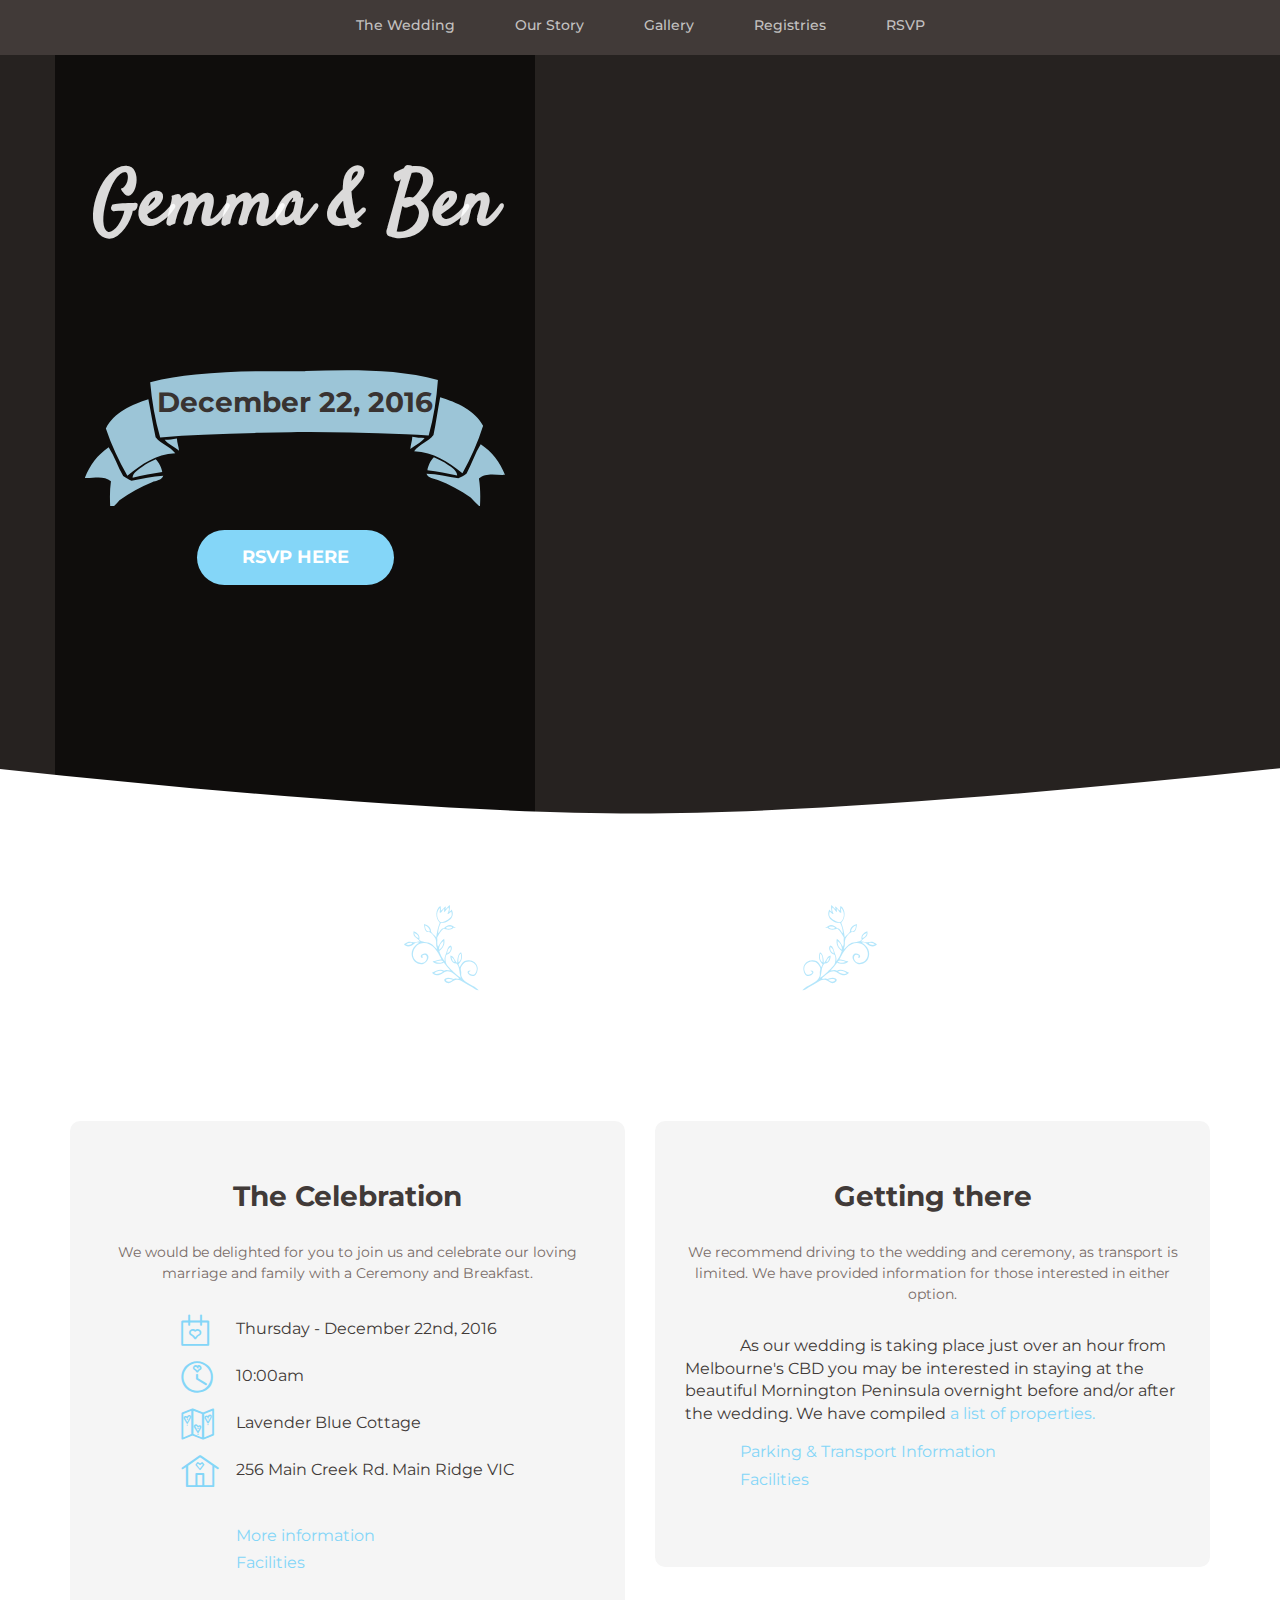
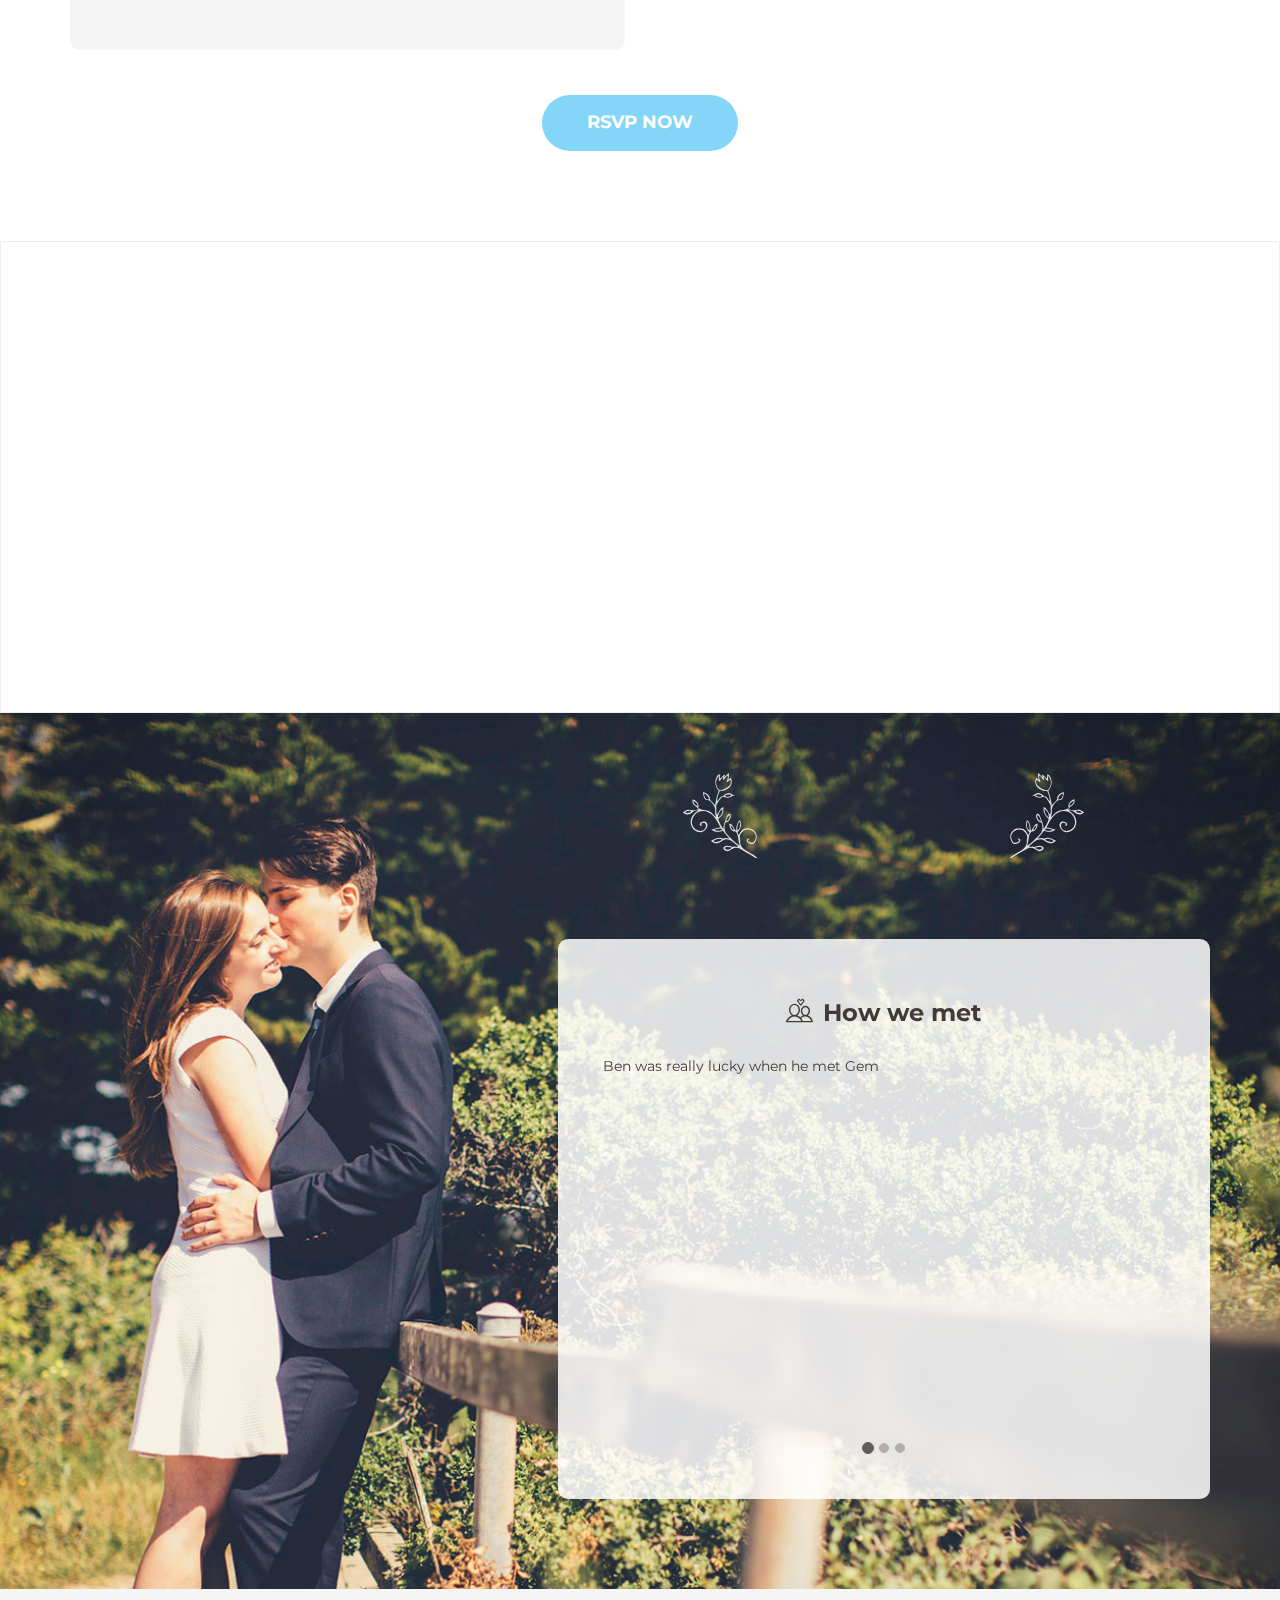
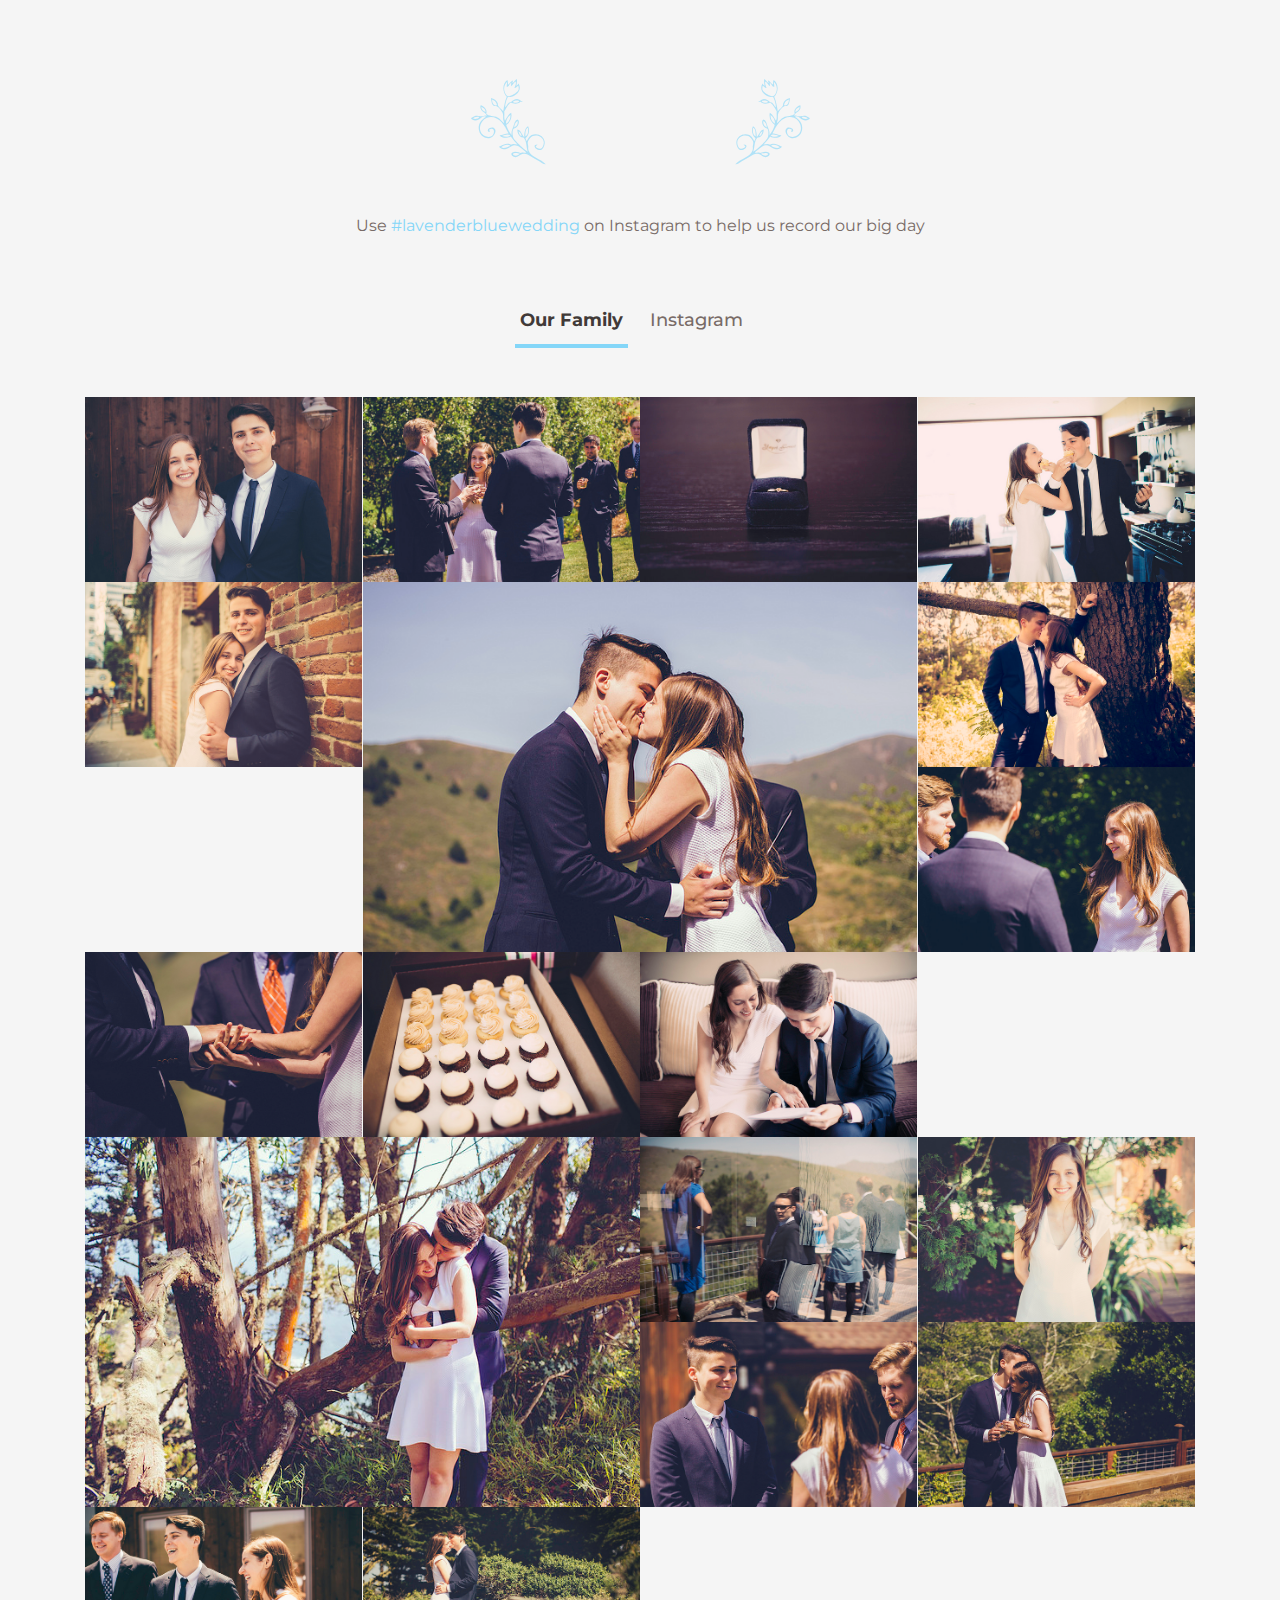
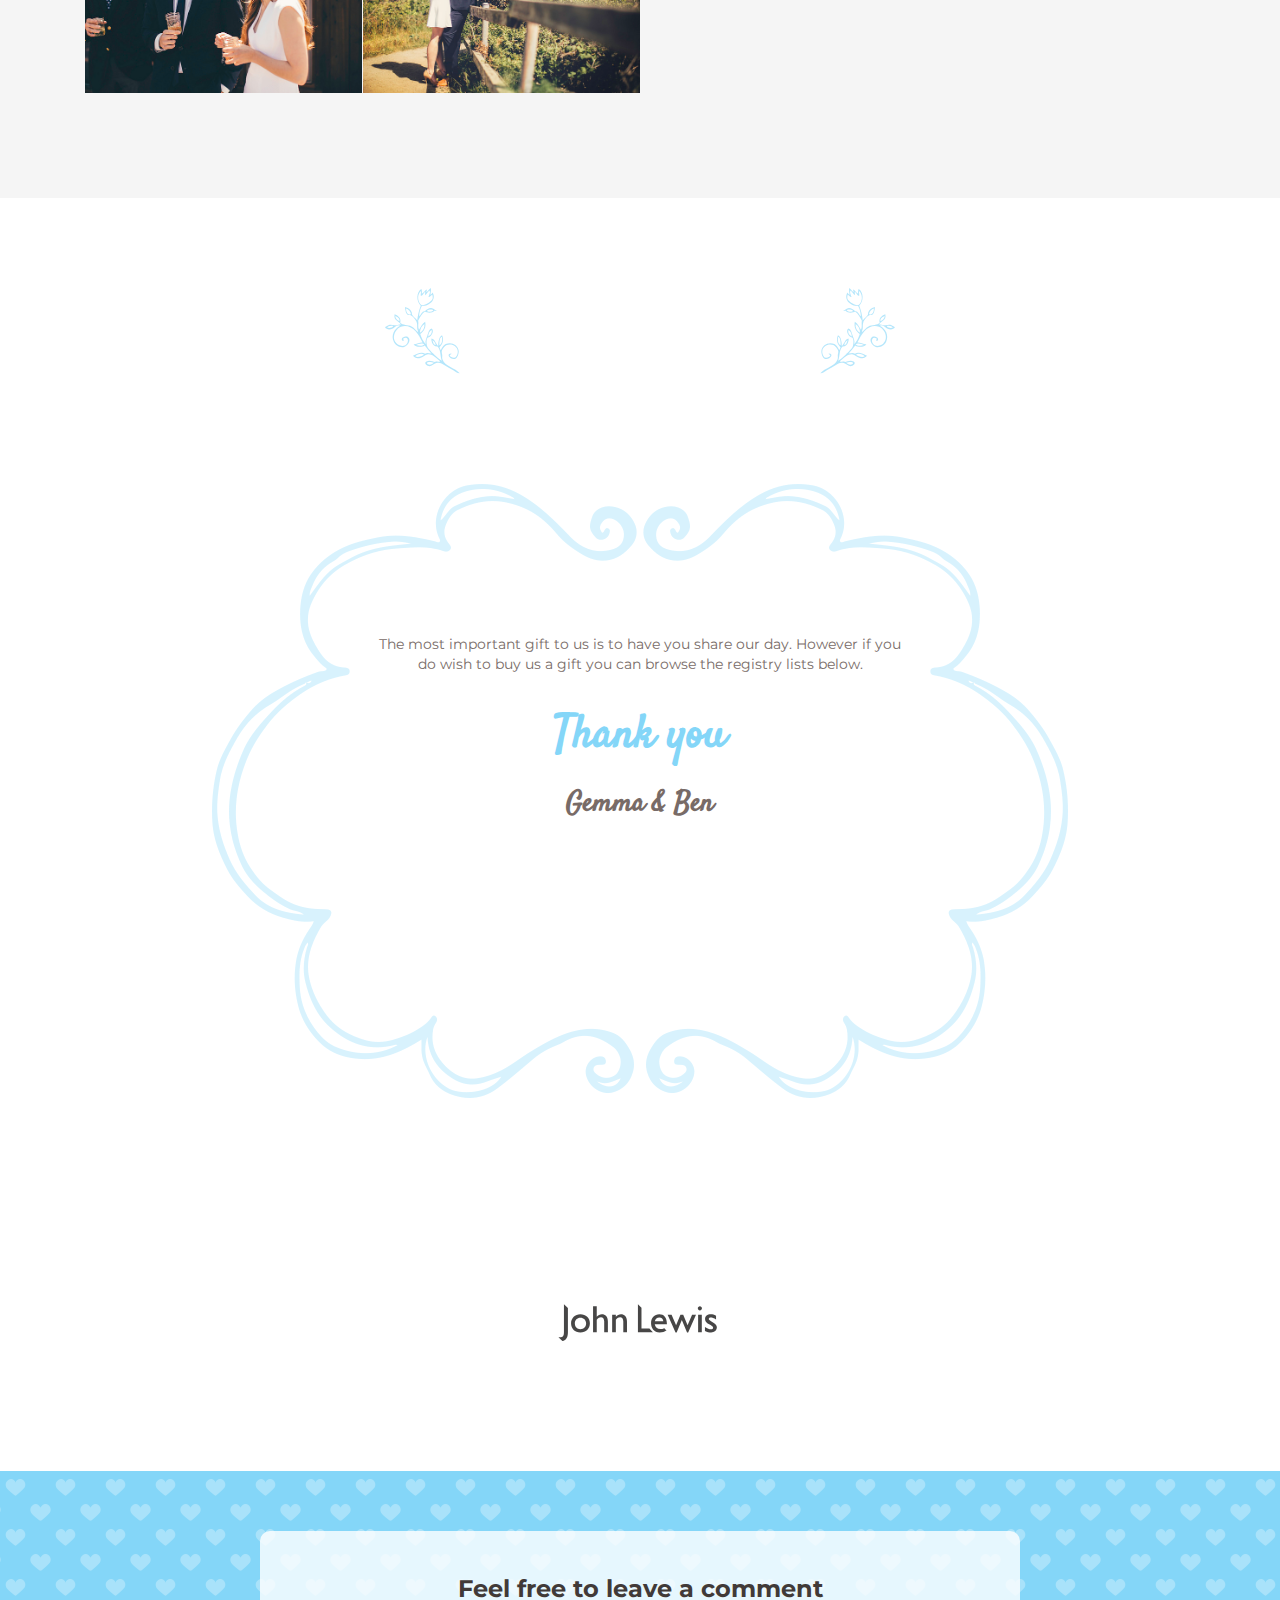
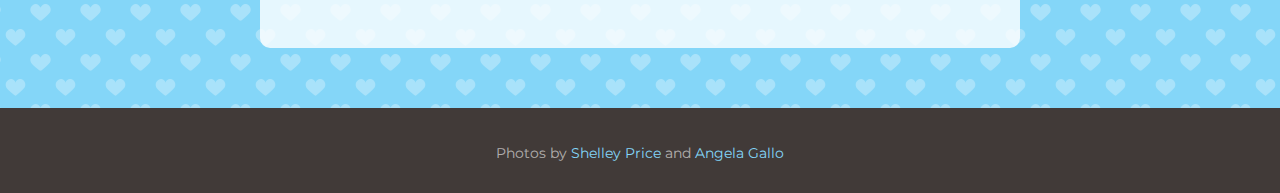
==== commit 8f5439ca: "Use correct index." ====
--- a/index.html
+++ b/index.html
@@ -3,7 +3,7 @@
 <!--[if IE 9]> <html lang="en" class="ie9"> <![endif]-->
 <!--[if !IE]><!--> <html lang="en"> <!--<![endif]-->
 <head>
-    <title>Responsive website template for wedding invitations</title>
+    <title>Lavender Blue Wedding</title>
     <!-- Meta -->
     <meta charset="utf-8">
     <meta http-equiv="X-UA-Compatible" content="IE=edge">
@@ -72,15 +72,15 @@
              <div class="row">
                  <div class="hero-box col-md-5 col-sm-7 col-xs-12">
                     <h1 class="headline script">
-                        <span class="names display-block">Amy & Nick</span>
+                        <span class="names display-block">Gemma & Ben</span>
                         <span class="statement display-block">
-                            <span class="swirl-left"></span><span class="statement-text">are getting hitched</span><span class="swirl-right"></span>
+                            <span class="swirl-left"></span><span class="statement-text">are getting married</span><span class="swirl-right"></span>
                         </span><!--//statement-->
                     </h1><!--/headline-->
                     <div class="date">
-                        <span class="date-text">July 16, 2016</span>
+                        <span class="date-text">December 22, 2016</span>
                     </div><!--//date-->
-                    <a class="btn btn-primary btn-rsvp" href="#" data-toggle="modal" data-target="#rsvp-modal">RSVP Now</a>
+                    <a class="btn btn-primary btn-rsvp" href="#" data-toggle="modal" data-target="#rsvp-modal">RSVP Here</a>
                  </div><!--//hero-box-->
              </div>
         </div><!--//container-->
@@ -97,14 +97,15 @@
             <div class="row cols-wrapper">
                 <div class="ceremony-col col-md-6 col-sm-6 col-xs-12">
                     <div class="col-inner">
-                        <h4 class="subtitle">Ceremony</h4>
-                        <p class="intro">We are getting married at St Paul’s Church. Lorem ipsum dolor sit amet, consectetuer adipiscing elit. Aenean commodo ligula eget dolor aenean massa. </p>
+                        <h4 class="subtitle">The Celebration</h4>
+                        <p class="intro">We would be delighted for you to join us and celebrate our loving marriage and family with a Ceremony and Breakfast.</p>
                         <ul class="meta-list list-unstyled text-left center-block">
-                            <li><span class="icon-calendar love-icon"></span>Saturday - July 16th, 2016</li>
-                            <li><span class="icon-clock love-icon"></span>11:00am - 2:00pm</li>
-                            <li><span class="icon-map love-icon"></span>St Paul's Church
+                            <li><span class="icon-calendar love-icon"></span>Thursday - December 22nd, 2016</li>
+                            <li><span class="icon-clock love-icon"></span>10:00am</li>
+                            <li><span class="icon-map love-icon"></span>Lavender Blue Cottage</li>
+                            <li><span class="icon-house love-icon"></span>256 Main Creek Rd. Main Ridge VIC</li>
                                 <br>
-                                <span class="direction-info display-block list-link"><a href="#" data-toggle="modal" data-target="#direction-modal">How to get there</a></span>
+                                <span class="direction-info display-block list-link"><a href="#" data-toggle="modal" data-target="#direction-modal">More information</a></span>
                                 <span class="facilities-info display-block list-link"><a href="#" data-toggle="modal" data-target="#facilities-modal">Facilities</a></span>
                             </li>
                         </ul><!--//meta-list-->
@@ -112,15 +113,11 @@
                 </div><!--//ceremony-col-->
                 <div class="reception-col col-md-6 col-sm-6 col-xs-12">
                     <div class="col-inner">
-                        <h4 class="subtitle">Reception</h4>
-                        <p class="intro">The party will take place after the ceremony at the Manor House.
-     Lorem ipsum dolor sit amet, consectetuer adipiscing elit. Aenean commodo ligula eget dolor aenean massa. </p>
+                        <h4 class="subtitle">Getting there</h4>
+                        <p class="intro">We recommend driving to the wedding and ceremony, as transport is limited. We have provided information for those interested in either option. </p>
                         <ul class="meta-list list-unstyled text-left center-block">
-                            <li><span class="icon-calendar love-icon"></span>Saturday - July 16th, 2016</li>
-                            <li><span class="icon-clock love-icon"></span>16:00pm - 24:00pm</li>
-                            <li><span class="icon-map love-icon"></span>The Manor House
-                                <br>
-                                <span class="direction-info display-block list-link"><a href="#" data-toggle="modal" data-target="#direction-modal">How to get there</a></span>
+                            <li><span class="icon-car love-icon"></span>As our wedding is taking place just over an hour from Melbourne's CBD you may be interested in staying at the beautiful Mornington Peninsula overnight before and/or after the wedding. We have compiled <a href="http://www.airbnb.com">a list of properties.</a></li>
+                            <span class="direction-info display-block list-link"><a href="#" data-toggle="modal" data-target="#direction-modal">Parking & Transport Information</a></span>
                                 <span class="facilities-info display-block list-link"><a href="#" data-toggle="modal" data-target="#facilities-modal">Facilities</a></span>
                             </li>
                         </ul><!--//meta-list-->
@@ -154,28 +151,20 @@
                             <div class="carousel-inner" role="listbox">
                                 <div class="item active">
                                     <h4 class="item-title text-center"><span class="icon-couple love-icon"></span>How we met</h4>
-                                    <p>Lorem ipsum dolor sit amet, consectetuer adipiscing elit. Aenean commodo ligula eget dolor. Aenean massa. Cum sociis natoque penatibus et magnis dis parturient montes, nascetur ridiculus mus. Donec quam felis, ultricies nec, pellentesque eu, pretium quis, sem.</p>
-
-        <p>Nulla consequat massa quis enim. Donec pede justo, fringilla vel, aliquet nec, vulputate eget, arcu. In enim justo, rhoncus ut, imperdiet a, venenatis vitae, justo. Nullam dictum felis eu pede mollis pretium. Integer tincidunt. Cras dapibus. Vivamus elementum semper nisi.</p>
-
-        <p>Aenean vulputate eleifend tellus. Aenean leo ligula, porttitor eu, consequat vitae, eleifend ac, enim. Aliquam lorem ante, dapibus in, viverra quis, feugiat a, tellus. Phasellus viverra nulla ut metus varius laoreet. Quisque rutrum. Aenean imperdiet. Etiam ultricies nisi vel augue. Curabitur ullamcorper ultricies nisi. Nam eget dui. Etiam rhoncus. Maecenas tempus, tellus eget condimentum rhoncus, sem quam semper libero, sit amet adipiscing sem neque sed ipsum.</p>
+                                    <p>Ben was really lucky when he met Gem</p>
                                 </div><!--//item-->
                                 <div class="item">
                                     <h4 class="item-title text-center"><span class="icon-jar love-icon"></span>Three years on</h4>
-                                    <p>Lorem ipsum dolor sit amet, consectetuer adipiscing elit. Aenean commodo ligula eget dolor. Aenean massa. Cum sociis natoque penatibus et magnis dis parturient montes, nascetur ridiculus mus. Donec quam felis, ultricies nec, pellentesque eu, pretium quis, sem.</p>
-
-        <p>Nulla consequat massa quis enim. Donec pede justo, fringilla vel, aliquet nec, vulputate eget, arcu. In enim justo, rhoncus ut, imperdiet a, venenatis vitae, justo. Nullam dictum felis eu pede mollis pretium. Integer tincidunt. Cras dapibus. Vivamus elementum semper nisi.</p>
-
-        <p>Aenean vulputate eleifend tellus. Aenean leo ligula, porttitor eu, consequat vitae, eleifend ac, enim. Aliquam lorem ante, dapibus in, viverra quis, feugiat a, tellus. Phasellus viverra nulla ut metus varius laoreet. Quisque rutrum. Aenean imperdiet. Etiam ultricies nisi vel augue. Curabitur ullamcorper ultricies nisi. Nam eget dui.</p>
+                                    <p>Gem was really lucky to love Ben</p>
+
+        <p>Then she was still really lucky.</p>
+
+        <p>Then even luckier</p>
 
                                 </div><!--//item-->
                                 <div class="item">
                                     <h4 class="item-title text-center"><span class="icon-glasses love-icon"></span>The proposal</h4>
-                                    <p>Lorem ipsum dolor sit amet, consectetuer adipiscing elit. Aenean commodo ligula eget dolor. Aenean massa. Cum sociis natoque penatibus et magnis dis parturient montes, nascetur ridiculus mus. Donec quam felis, ultricies nec, pellentesque eu, pretium quis, sem.</p>
-
-        <p>Nulla consequat massa quis enim. Donec pede justo, fringilla vel, aliquet nec, vulputate eget, arcu. In enim justo, rhoncus ut, imperdiet a, venenatis vitae, justo. Nullam dictum felis eu pede mollis pretium. Integer tincidunt. Cras dapibus. Vivamus elementum semper nisi.</p>
-
-        <p>Aenean vulputate eleifend tellus. Aenean leo ligula, porttitor eu, consequat vitae, eleifend ac, enim. Aliquam lorem ante, dapibus in, viverra quis, feugiat a, tellus. Phasellus viverra nulla ut metus varius laoreet. Quisque rutrum. Aenean imperdiet. Etiam ultricies nisi vel augue. Curabitur ullamcorper ultricies nisi. Nam eget dui.</p>
+                                    <p>What is it?</p>
 
                                 </div><!--//item-->
                             </div><!--//carousel-inner-->
@@ -191,11 +180,11 @@
     <section id="gallery" class="gallery-section section">
         <div class="container text-center">
             <h3 class="title script"><span class="title-deco-left"></span><span class="title-text">Gallery</span><span class="title-deco-right"></span></h3>
-            <div class="intro">Use <span class="text-highlight hashtag">#amynickwedding2016</span> on Instagram to help us record our big day</div>
+            <div class="intro">Use <span class="text-highlight hashtag">#lavenderbluewedding</span> on Instagram to help us record our big day</div>
             <div class="gallery-container">
                 <!-- Nav tabs -->
                 <ul class="nav nav-tabs" role="tablist">
-                    <li role="presentation" class="active"><a href="#gallery-1" aria-controls="gallery-1" role="tab" data-toggle="tab">Engagement</a></li>
+                    <li role="presentation" class="active"><a href="#gallery-1" aria-controls="gallery-1" role="tab" data-toggle="tab">Our Family</a></li>
                     <li role="presentation"><a href="#gallery-2" aria-controls="gallery-2" role="tab" data-toggle="tab">Instagram</a></li>
                 </ul><!--//nav-tabs-->
 
@@ -203,7 +192,7 @@
                 <div class="tab-content">
                     <div role="tabpanel" class="tab-pane tab-pane-1 active" id="gallery-1">
                         <div id="photos-wrapper" class="photos-wrapper">
-                            <div class="item"><a href="assets/ima   s/gallery/pic-1.jpg" data-gallery><img class="img-responsive" src="assets/images/gallery/pic-1.jpg" alt="" /></a></div>
+                            <div class="item"><a href="assets/images/gallery/pic-1.jpg" data-gallery><img class="img-responsive" src="assets/images/gallery/pic-1.jpg" alt="" /></a></div>
                             <div class="item"><a href="assets/images/gallery/pic-2.jpg" data-gallery><img class="img-responsive" src="assets/images/gallery/pic-2.jpg" alt="" /></a></div>
                             <div class="item"><a href="assets/images/gallery/pic-3.jpg" data-gallery><img class="img-responsive" src="assets/images/gallery/pic-3.jpg" alt="" /></a></div>
                             <div class="item"><a href="assets/images/gallery/pic-4.jpg" data-gallery><img class="img-responsive" src="assets/images/gallery/pic-4.jpg" alt="" /></a></div>
@@ -239,17 +228,16 @@
             <div class="message-container">
                 <div class="message-inner center-block">
                     <div class="intro">The most important gift to us is to have you
-share our day. However if you do wish to buy us a gift you can check out the registry lists below. Lorem ipsum dolor sit amet, consectetuer adipiscing elit. Aenean commodo ligula eget dolor.</div>
-                    <div class="thank-you script">Thank you so much! :)</div>
-                    <div class="signature script">Amy & Nick</div>
+share our day. However if you do wish to buy us a gift you can browse the registry lists below.
+                    </div>
+                    <div class="thank-you script">Thank you</div>
+                    <div class="signature script">Gemma & Ben</div>
                     <div class="couple-profile"></div>
                 </div><!--//message-inner-->
             </div><!--//message-container-->
             <div class="registries-container">
                 <ul class="list-inline brand-list">
-                    <li><a href="#"><img src="assets/images/brand-1.svg" alt="" /></a></li>
-                    <li><a href="#"><img src="assets/images/brand-2.svg" alt="" /></a></li>
-                    <li><a href="#"><img src="assets/images/brand-3.svg" alt="" /></a></li>
+                    <li><a href="http://www.notanothertoaster.com"><img src="assets/images/brand-1.svg" alt="" /></a></li>
                 </ul>
             </div>
         </div><!--//container-->
@@ -260,7 +248,7 @@
         <div class="container text-center">
 
             <div class="comments-container center-block">
-                <h3 class="title">Feel free to leave a comment!</h3>
+                <h3 class="title">Feel free to leave a comment</h3>
                 <div class="fb-comments" data-href="http://developers.facebook.com/docs/plugins/comments/" data-width="100%" data-numposts="4" data-colorscheme="light"></div>
             </div>
         </div><!--//container-->
@@ -271,8 +259,7 @@
     <footer class="footer">
         <div class="footer-content text-center">
             <div class="container">
-                <div class="copyright">Template Copyright @ <a href="http://themes.3rdwavemedia.com/" target="_blank">3rd Wave Media</a></div>
-                <div class="credit">Photos by <a href="https://www.flickr.com/photos/ryan_polei/" target="_blank">Ryan Polei</a></div>
+                <div class="credit">Photos by <a href="http://www.shelleyprice.com.au" target="_blank">Shelley Price</a> and <a href="http://www.angelagallo.com" target="_blank">Angela Gallo</a></div>
             </div><!--//container-->
         </div><!--//footer-content-->
     </footer><!--//footer-->
@@ -320,7 +307,7 @@
                     <button type="button" class="close" data-dismiss="modal" aria-hidden="true">&times;</button>
                     <h2 id="rsvpModalLabel" class="modal-title text-center">
                         <span class="title script display-block"><span class="title-deco-left"></span><span class="title-text">RSVP</span><span class="title-deco-right"></span></span>
-                        <span class="subtitle display-block">Come and celebrate with us! <br> Please RSVP by May 16, 2016</span>
+                        <span class="subtitle display-block">Come and celebrate. <br> Please RSVP by November 7, 2016</span>
                     </h2>
 
                 </div><!--//modal-header-->
@@ -341,37 +328,42 @@
                                 </div>
                             </div>
 
-                            <div class="events-group col-md-6 col-sm-6 col-xs-12 form-group">
-                                <div class="form-group-inner">
-                                    <label for="cevents">Which events are you attending?</label>
+                            <div class="event1-group col-md-6 col-sm-6 col-xs-12 form-group">
+                                <div class="form-group-inner">
+                                    <label for="cevent1">Are you attending Gemma & Ben's wedding - Dec 22?</label>
                                     <select class="form-control" id="cevents" name="events" aria-required="true" required>
                                         <option value="" selected>Please select</option>
-                                        <option value="Ceremony and Reception">Ceremony and Reception</option>
-                                        <option value="Ceremony Only">Ceremony Only</option>
-                                        <option value="Reception Only">Reception Only</option>
-                                        <option value="Sorry, can't make either">Sorry, can't make either</option>
+                                        <option value="Ceremony and Reception">Yes, I am attending Gemma & Ben's Wedding</option>
+                                        <option value="Sorry, can't make either">I'm sorry but I can't attend</option>
                                     </select>
                                 </div>
                             </div>
 
+                            <div class="event2-group col-md-6 col-sm-6 col-xs-12 form-group">
+                                <div class="form-group-inner">
+                                    <label for="cevent2">Are you attending breakfast on the peninsula the following day - Dec 23?</label>
+                                    <select class="form-control" id="cevents" name="events" aria-required="true" required>
+                                        <option value="" selected>Please select</option>
+                                        <option value="Ceremony and Reception">Yes, I would love to join you for breakfast the following day</option>
+                                        <option value="Sorry, can't make either">I'm sorry but I can't attend breakfast the following day</option>
+                                    </select>
+                                </div>
+                            </div>
+
                             <div class="guests-group col-md-6 col-sm-6 col-xs-12 form-group">
                                 <div class="form-group-inner">
-                                    <label for="cguests">How many guests are you bringing?</label>
+                                    <label for="cguests">Are you bringing a guest?</label>
                                     <select class="form-control" id="cguests" name="guests" aria-required="true" required>
                                         <option value="" selected>Please select</option>
-                                        <option value="No Guests">No Guests</option>
-                                        <option value="1 Guest">1 Guest</option>
-                                        <option value="2 Guests">2 Guests</option>
-                                        <option value="3 Guests">3 Guests</option>
-                                        <option value="4 Guests">4 Guests</option>
-                                        <option value="5 Guests">5 Guests</option>
+                                        <option value="1 Guest">I am bringing a guest</option>
+                                        <option value="No Guests">No I am not</option>
                                     </select>
                                 </div>
                             </div>
 
                             <div class="guestinfo-group col-md-12 col-sm-12 col-xs-12 form-group" style="display:none">
                                 <div class="form-group-inner">
-                                    <label for="cguestinfo">Guest(s) Name(s)</label>
+                                    <label for="cguestinfo">Guest Name</label>
                                     <textarea class="form-control" id="cguestinfo" name="guestinfo" placeholder="Please provide full name(s)" required></textarea>
                                 </div>
                             </div>
@@ -388,7 +380,7 @@
                             </div>
 
                             <div class="additional-info col-md-12 col-sm-12 col-xs-12 text-center">
-                                If you have any questions please let us know. You can either email us at <a href="#">amynickwedding@gmail.com</a> or give us a ring at 0133 123455
+                                If you have any questions please let us know. You can email us at <a href="#">rsvp@lavenderbluecottage.com</a>
                             </div><!--//notes-->
 
                         </div><!--//row-->
@@ -409,27 +401,27 @@
                 <div class="modal-body">
                     <div class="row">
                         <div class="event-col col-md-6 col-sm-6 col-xs-12">
-                            <h4 class="col-title text-center">Ceremony</h4>
-                            <div class="col-subtitle script text-center">St. Paul's Church</div>
+                            <h4 class="col-title text-center">Ceremony & Breakfast</h4>
+                            <div class="col-subtitle script text-center">Lavender Blue Cottage</div>
                             <div class="figure-container"><img class="img-responsive" src="assets/images/ceremony-building.jpg" alt="" /></div>
-                            <h5 class="section-title"><i class="fa fa-car"></i> By Car</h5>
-                            <p>Lorem ipsum dolor sit amet, consectetuer adipiscing elit. Aenean commodo ligula eget dolor. Aenean massa. Cum sociis natoque penatibus et magnis dis parturient montes, nascetur ridiculus mus. Donec quam felis, ultricies nec, pellentesque eu, pretium quis, sem. Nulla consequat massa quis enim.</p>
-                            <h5 class="section-title"><i class="fa fa-train"></i> By Train</h5>
-                            <p>Vivamus elementum semper nisi. Aenean vulputate eleifend tellus. Aenean leo ligula, porttitor eu, consequat vitae, eleifend ac, enim.</p>
-                            <h5 class="section-title"><i class="fa fa-bus"></i> By Bus</h5>
-                            <p>Vivamus elementum semper nisi. Aenean vulputate eleifend tellus. Aenean leo ligula, porttitor eu, consequat vitae, eleifend ac, enim. Aliquam lorem ante.</p>
+                            <h5 class="section-title"><i class="fa fa-house"></i> Our Cottage</h5>
+                            <p>We are excited to celebrate our marriage at our home "Lavender Blue Cottage". Please remember the property is on a grassy slope, so wear appropriate footwear</p>
+                            <h5 class="section-title"><i class="fa fa-teapot"></i> Breakfast</h5>
+                            <p>After our marriage, join us for our favourite meal - breakfast, on our property.</p>
+                            <h5 class="section-title"><i class="fa fa-plant"></i> The tree</h5>
+                            <p>As our love blossoms, so will the tree we plant in your presence.</p>
                         </div><!--//event-col-->
                         <div class="event-col col-md-6 col-sm-6 col-xs-12">
-                            <h4 class="col-title text-center">Reception</h4>
-                            <div class="col-subtitle script text-center">The Manor House</div>
+                            <h4 class="col-title text-center">Getting there</h4>
+                            <div class="col-subtitle script text-center"></div>
                             <div class="figure-container"><img class="img-responsive" src="assets/images/reception-building.jpg" alt="" /></div>
 
                             <h5 class="section-title"><i class="fa fa-car"></i> By Car</h5>
-                            <p>Lorem ipsum dolor sit amet, consectetuer adipiscing elit. Aenean commodo ligula eget dolor. Aenean massa. Cum sociis natoque penatibus.</p>
-                            <h5 class="section-title"><i class="fa fa-train"></i> By Train</h5>
-                            <p>Vivamus elementum semper nisi. Aenean vulputate eleifend tellus. Aenean leo ligula, porttitor eu, consequat vitae, eleifend ac, enim. Aliquam lorem ante, dapibus in, viverra quis, feugiat a, tellus. Phasellus viverra nulla ut metus varius laoreet. Vivamus elementum semper nisi. Aenean vulputate eleifend tellus. </p>
+                            <p>There is parking available nearby to the property, for reference <a href="http://www.google.com/maps">here is a map.</a></p>
+                            <h5 class="section-title"><i class="fa fa-train"></i> By Transport</h5>
+                            <p>There is limited public transport too and from the property, for those still inclined please </p>
                             <h5 class="section-title"><i class="fa fa-bus"></i> By Bus</h5>
-                            <p>Vivamus elementum semper nisi. Aenean vulputate eleifend tellus. Aenean leo ligula, porttitor eu, consequat vitae, eleifend ac, enim.</p>
+                            <p>Don't even think of catching a bus - yuck./p>
                         </div><!--//event-col-->
                     </div><!--//row-->
                 </div><!--//modal-body-->
@@ -449,37 +441,19 @@
                 <div class="modal-body">
                     <div class="row">
                         <div class="event-col col-md-6 col-sm-6 col-xs-12">
-                            <h4 class="col-title text-center">Ceremony</h4>
-                            <div class="col-subtitle script text-center">St. Paul's Church</div>
+                            <h4 class="col-title text-center">Ceremony & Breakfast</h4>
+                            <div class="col-subtitle script text-center">Lavender Blue Cottage</div>
                             <ul class="list-unstyled facilities-list">
                                 <li><i class="fa fa-check"></i> Internet Access / WiFi</li>
-                                <li><i class="fa fa-check"></i> Disabled Access</li>
                                 <li><i class="fa fa-check"></i> Bathroom and baby changing
                                     <br>
                                     <span class="details">There is a disabled bathroom with nappy changing facilities.</span>
                                 </li>
                                 <li><i class="fa fa-check"></i> Car Parking
                                     <br>
-                                    <span class="details">There is a disabled bathroom with nappy changing facilities.</span>
+                                    <span class="details">Please see <a href="#" data-toggle="modal" data-target="#direction-modal">here</a></span>
                                 </li>
 
-                            </ul>
-                        </div><!--//event-col-->
-                        <div class="event-col col-md-6 col-sm-6 col-xs-12">
-                            <h4 class="col-title text-center">Reception</h4>
-                            <div class="col-subtitle script text-center">The Manor House</div>
-                            <ul class="list-unstyled facilities-list">
-                                <li><i class="fa fa-check"></i> Wine Bar</li>
-                                <li><i class="fa fa-check"></i> Internet Access / WiFi
-                                    <br>
-                                    <span class="details">Aenean commodo ligula eget dolor.</span>
-                                </li>
-                                <li><i class="fa fa-check"></i> Disabled Access</li>
-                                <li><i class="fa fa-check"></i> Bathroom and baby changing</li>
-                                <li><i class="fa fa-check"></i> Car Parking
-                                    <br>
-                                    <span class="details">Lorem ipsum dolor sit amet, consectetuer adipiscing elit. Cum sociis natoque penatibus et magnis dis parturient montes</span>
-                                </li>
                             </ul>
                         </div><!--//event-col-->
                     </div><!--//row-->
@@ -487,7 +461,8 @@
             </div><!--//modal-content-->
         </div>
     </div><!--//modal-->
-    </div><!--//config-wrapper-->
+
+
 
 
     <!-- Main Javascript -->
@@ -519,7 +494,7 @@
     <script type="text/javascript" src="assets/js/main.js"></script>
 
     <!-- Style Switcher (REMOVE ON YOUR PRODUCTION SITE) -->
-    <script src="assets/js/demo/style-switcher.js"></script>
+
 
 
 
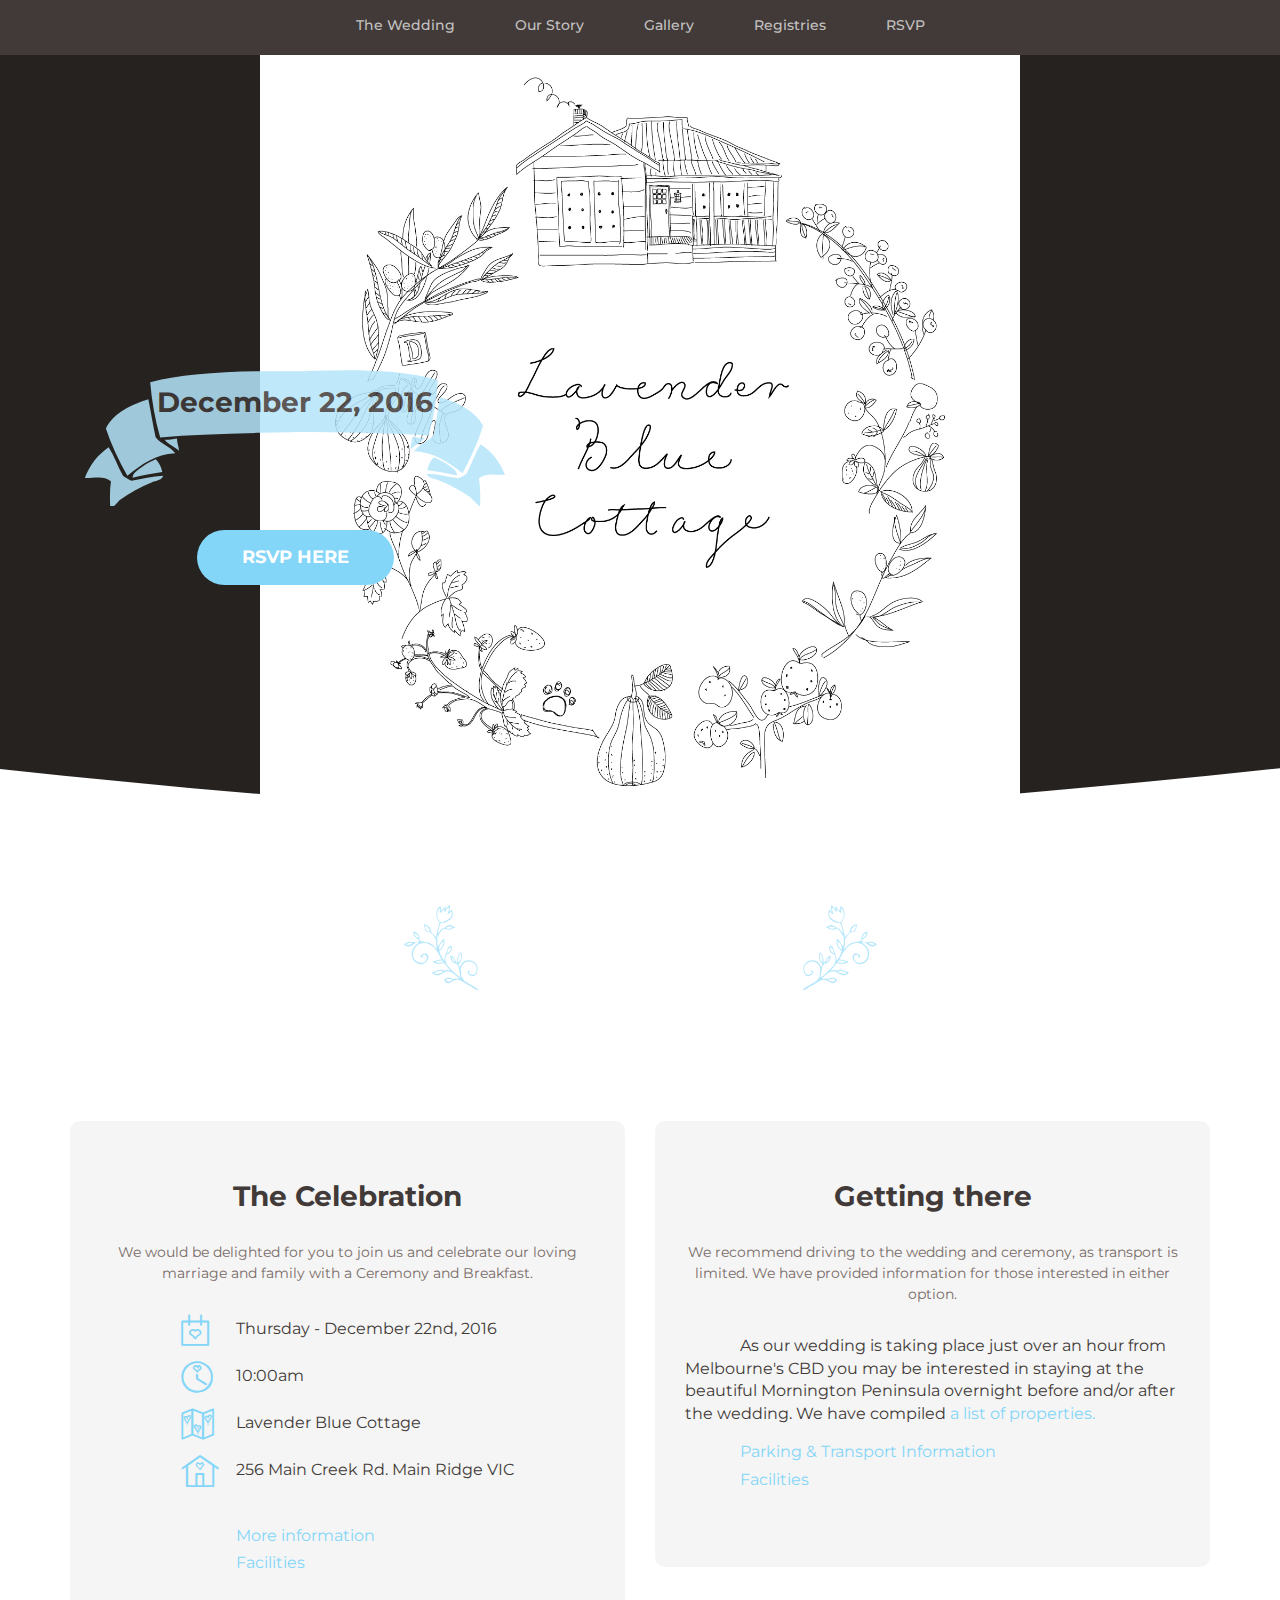
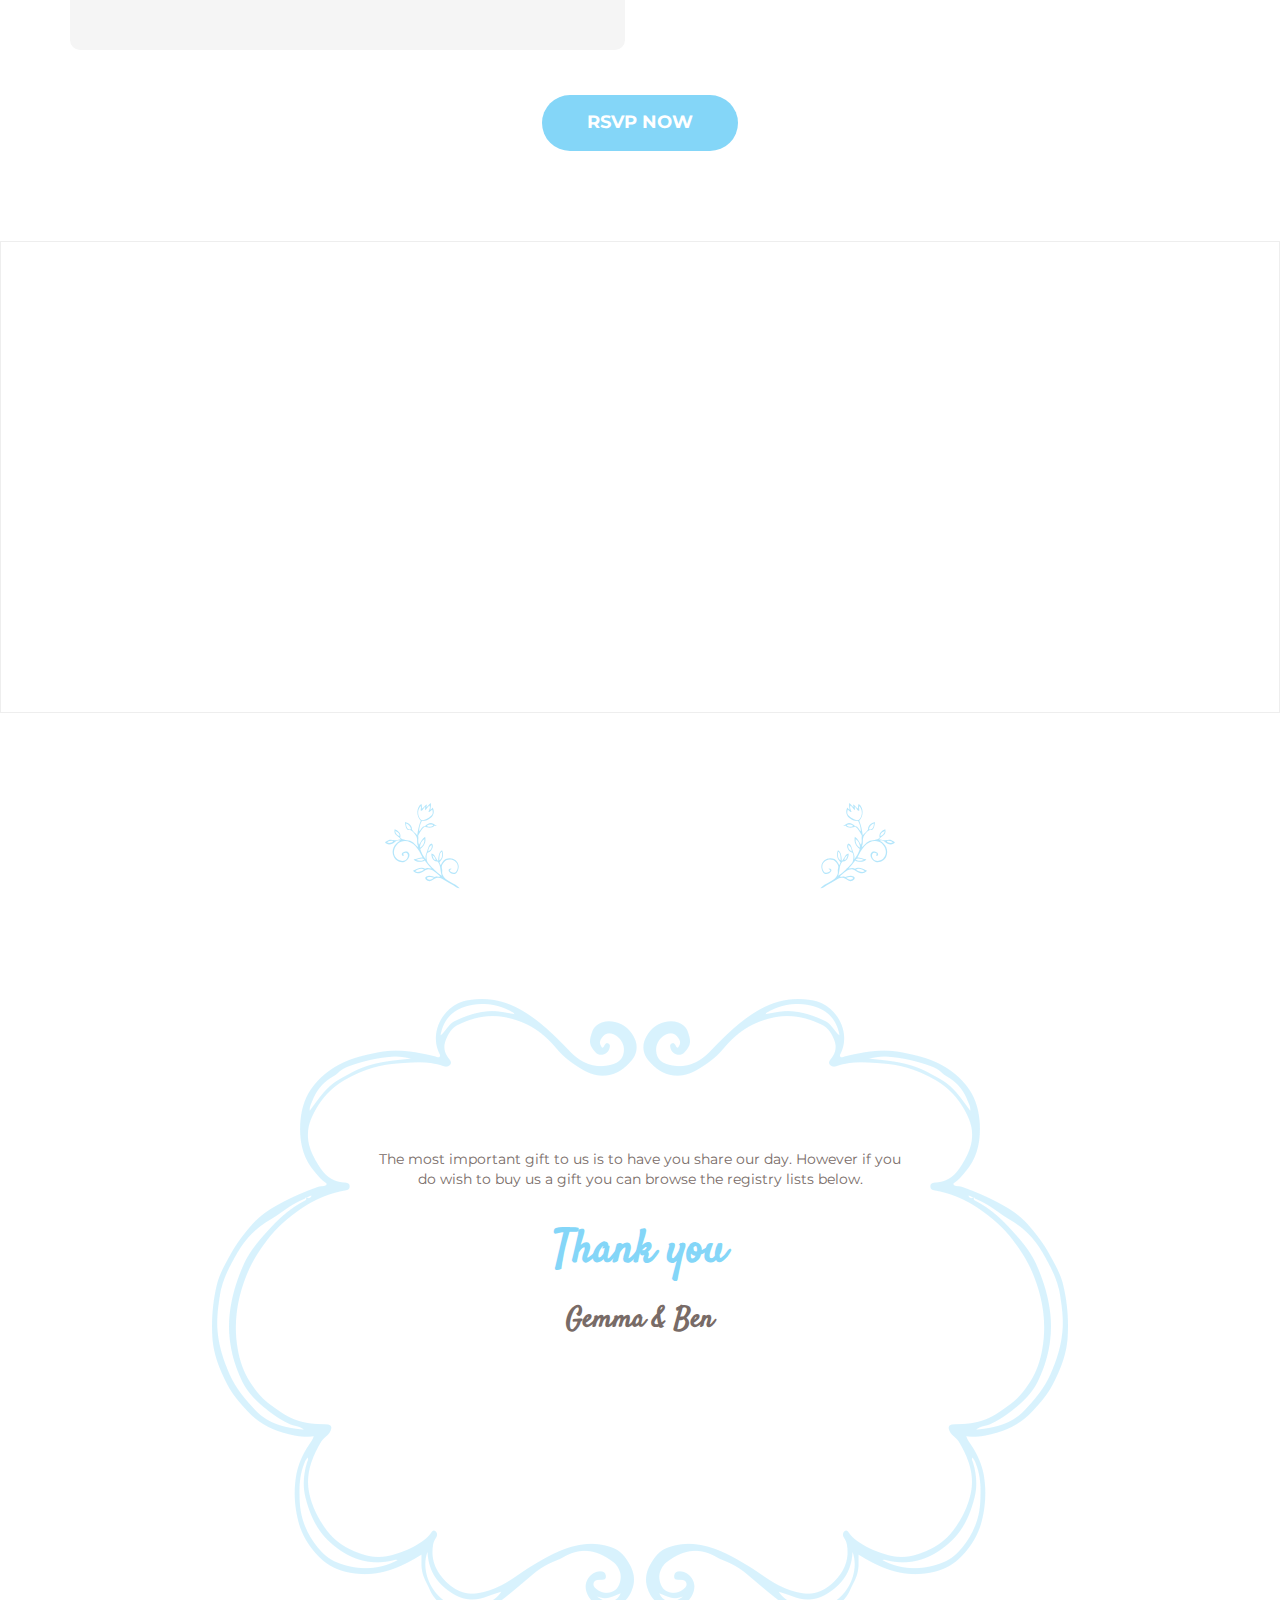
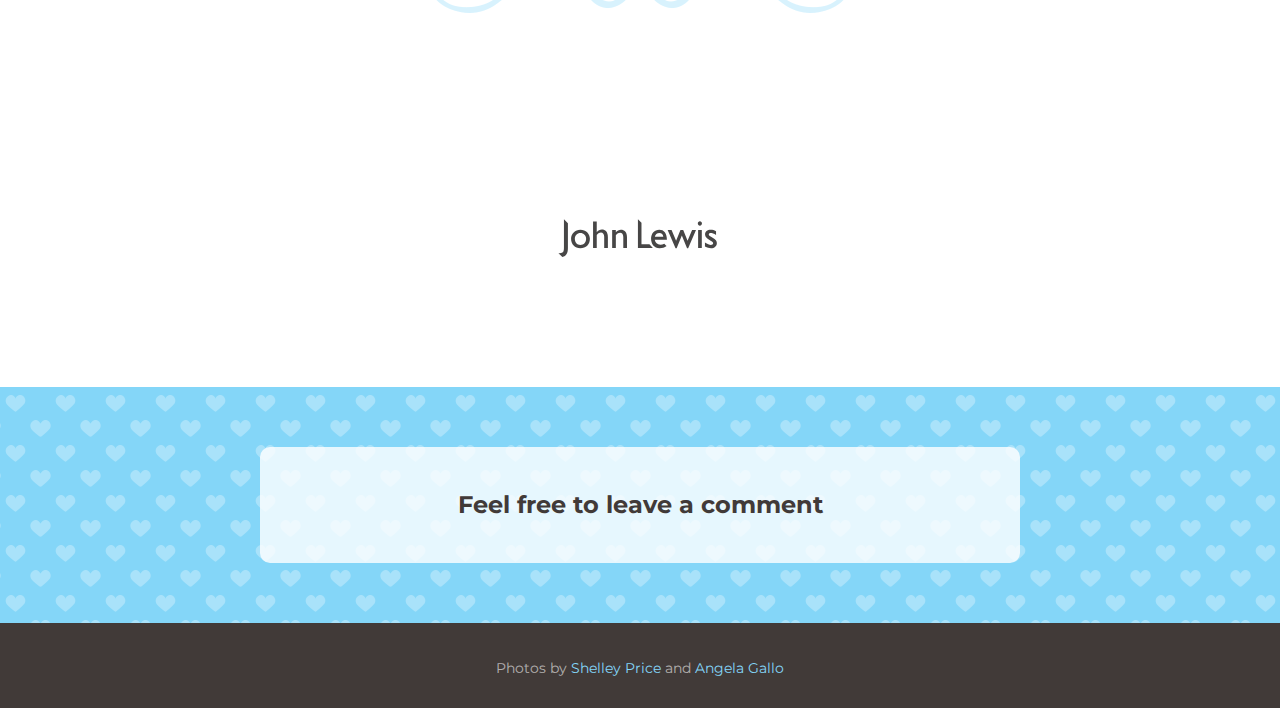
==== commit 2be6ea84: "delete" ====
--- a/index.html
+++ b/index.html
@@ -67,6 +67,7 @@
         </div><!--//container-->
     </header><!--//header-->
 
+    
     <div id="hero" class="hero-section">
         <div class="container text-center">
              <div class="row">
@@ -75,7 +76,9 @@
                         <span class="names display-block">Gemma & Ben</span>
                         <span class="statement display-block">
                             <span class="swirl-left"></span><span class="statement-text">are getting married</span><span class="swirl-right"></span>
+                        
                         </span><!--//statement-->
+
                     </h1><!--/headline-->
                     <div class="date">
                         <span class="date-text">December 22, 2016</span>
@@ -133,8 +136,8 @@
         <div id="map" class="map-container">
         </div><!--//map-container-->
     </section><!--//wedding-section-->
-
-    <!-- ******Story Section****** -->
+<!-- Hiding sections
+   ******Story Section****** 
     <section id="story" class="story-section section">
         <div class="container text-center">
             <div class="row">
@@ -147,12 +150,12 @@
                                 <li data-target="#story-carousel" data-slide-to="1"></li>
                                 <li data-target="#story-carousel" data-slide-to="2"></li>
                             </ol>
-                            <!-- Wrapper for slides -->
+                           Wrapper for slides 
                             <div class="carousel-inner" role="listbox">
                                 <div class="item active">
                                     <h4 class="item-title text-center"><span class="icon-couple love-icon"></span>How we met</h4>
                                     <p>Ben was really lucky when he met Gem</p>
-                                </div><!--//item-->
+                                </div>
                                 <div class="item">
                                     <h4 class="item-title text-center"><span class="icon-jar love-icon"></span>Three years on</h4>
                                     <p>Gem was really lucky to love Ben</p>
@@ -161,34 +164,35 @@
 
         <p>Then even luckier</p>
 
-                                </div><!--//item-->
+                                </div>
                                 <div class="item">
                                     <h4 class="item-title text-center"><span class="icon-glasses love-icon"></span>The proposal</h4>
                                     <p>What is it?</p>
 
-                                </div><!--//item-->
-                            </div><!--//carousel-inner-->
-
-                        </div><!--//story-carousel-->
+                                </div>
+                            </div>
+
+                        </div>
                     </div>
-                </div><!--//story-box-->
-            </div><!--//row-->
-        </div><!--//container-->
-    </section><!--//story-section-->
-
-    <!-- ******Gallery Section****** -->
+                </div>
+            </div>
+        </div>
+    </section>
+-->
+
+    <!-- ******Gallery Section****** 
     <section id="gallery" class="gallery-section section">
         <div class="container text-center">
             <h3 class="title script"><span class="title-deco-left"></span><span class="title-text">Gallery</span><span class="title-deco-right"></span></h3>
             <div class="intro">Use <span class="text-highlight hashtag">#lavenderbluewedding</span> on Instagram to help us record our big day</div>
             <div class="gallery-container">
-                <!-- Nav tabs -->
+                
                 <ul class="nav nav-tabs" role="tablist">
                     <li role="presentation" class="active"><a href="#gallery-1" aria-controls="gallery-1" role="tab" data-toggle="tab">Our Family</a></li>
                     <li role="presentation"><a href="#gallery-2" aria-controls="gallery-2" role="tab" data-toggle="tab">Instagram</a></li>
-                </ul><!--//nav-tabs-->
-
-                <!-- Tab panes -->
+                </ul>
+
+                
                 <div class="tab-content">
                     <div role="tabpanel" class="tab-pane tab-pane-1 active" id="gallery-1">
                         <div id="photos-wrapper" class="photos-wrapper">
@@ -210,16 +214,20 @@
                             <div class="item"><a href="assets/images/gallery/pic-16.jpg" data-gallery><img class="img-responsive" src="assets/images/gallery/pic-16.jpg" alt="" /></a></div>
                             <div class="item"><a href="assets/images/gallery/pic-17.jpg" data-gallery><img class="img-responsive" src="assets/images/gallery/pic-17.jpg" alt="" /></a></div>
                             <div class="item"><a href="assets/images/gallery/pic-18.jpg" data-gallery><img class="img-responsive" src="assets/images/gallery/pic-18.jpg" alt="" /></a></div>
-                        </div><!--//photos-wrapper-->
-                    </div><!--tabe-pane-1-->
+                        </div>
+                    </div>
                     <div role="tabpanel" class="tab-pane tab-pane-2" id="gallery-2">
                         <div id="instafeed" class="instafeed-wrapper"></div>
                         <button id="load-more" class="btn btn-primary btn-load-more">Load more...</button>
-                    </div><!--tabe-pane-2-->
-                </div><!--//tab-content-->
-            </div><!--//gallery-container-->
-        </div><!--//container-->
-    </section><!--//gallery-section-->
+                    </div>
+                </div>
+            </div>
+        </div>
+    </section> 
+
+-->
+
+
 
     <!-- ******Gift Section****** -->
     <section id="gift" class="gift-section section">
@@ -312,7 +320,7 @@
 
                 </div><!--//modal-header-->
                 <div class="modal-body">
-                    <form id="rsvp-form" class="rsvp-form form" method="post" action="mailer.php">
+                    <form id="rsvp-form" class="rsvp-form form" method="post" action="https://formspree.io/maddi@maddijoyce.com">
                         <div id="form-messages" class="text-center"></div>
                         <div class="row text-left">
                             <div class="name-group col-md-6 col-sm-6 col-xs-12 form-group">
--- a/assets/css/styles-6.css
+++ b/assets/css/styles-6.css
@@ -372,11 +372,12 @@
 /* ======= Hero Section ======= */
 .hero-section {
   margin-top: 55px;
-  background: #262220 url('../images/hero-bg.jpg') no-repeat 50% top;
-  -webkit-background-size: cover;
+  background: #262220 url('../hero.jpg')  no-repeat 50% top;
+  background-size: 450px;
+  -webkit-background-size: contain;
   -moz-background-size: cover;
   -o-background-size: cover;
-  background-size: cover;
+  background-size: contain;
   height: 760px;
   position: relative;
 }
@@ -400,12 +401,13 @@
   z-index: 20;
 }
 .hero-box {
-  background: rgba(0, 0, 0, 0.6);
-  color: rgba(255, 255, 255, 0.85);
+  background: rgba(0, 0, 0, 0); 
+  color: rgba(255, 255, 255, 0);
   padding: 30px;
   padding-top: 90px;
   padding-bottom: 60px;
   height: 760px;
+  position: center;
 }
 .hero-box .date {
   font-size: 28px;
